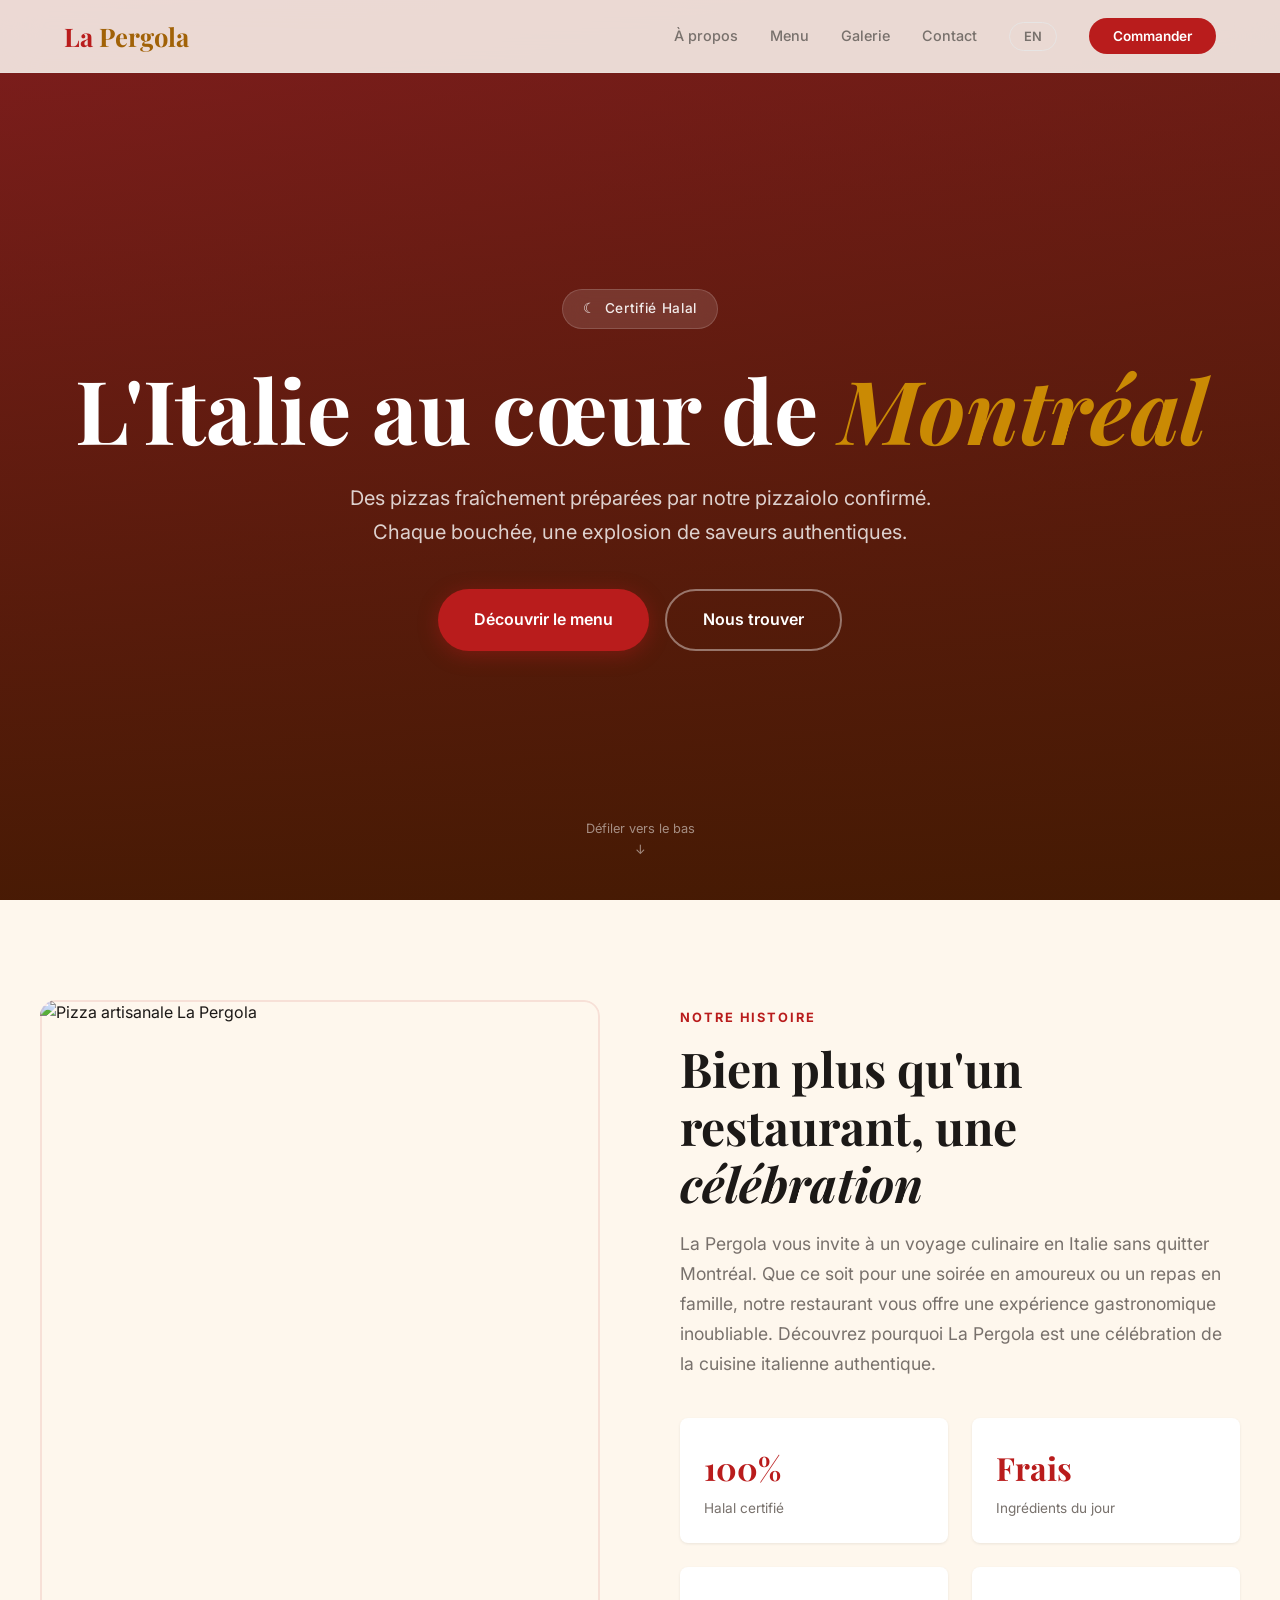
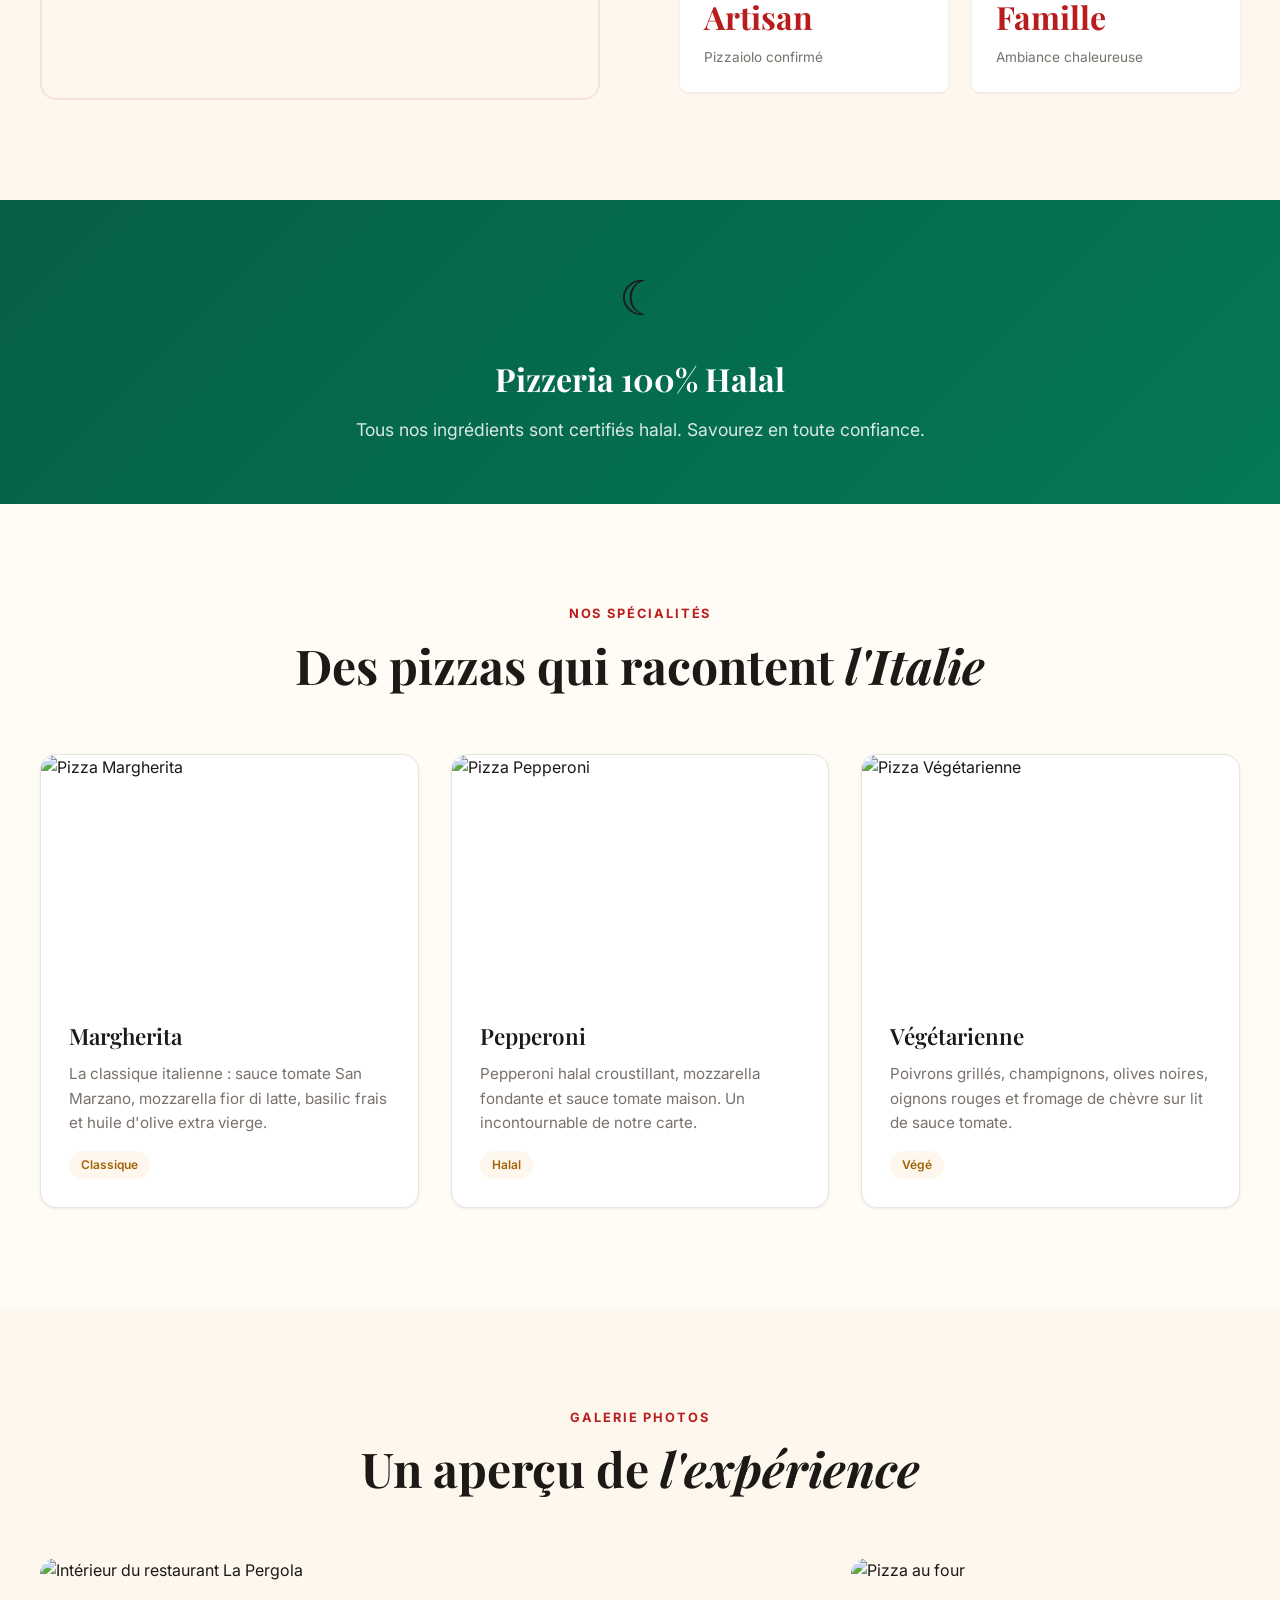
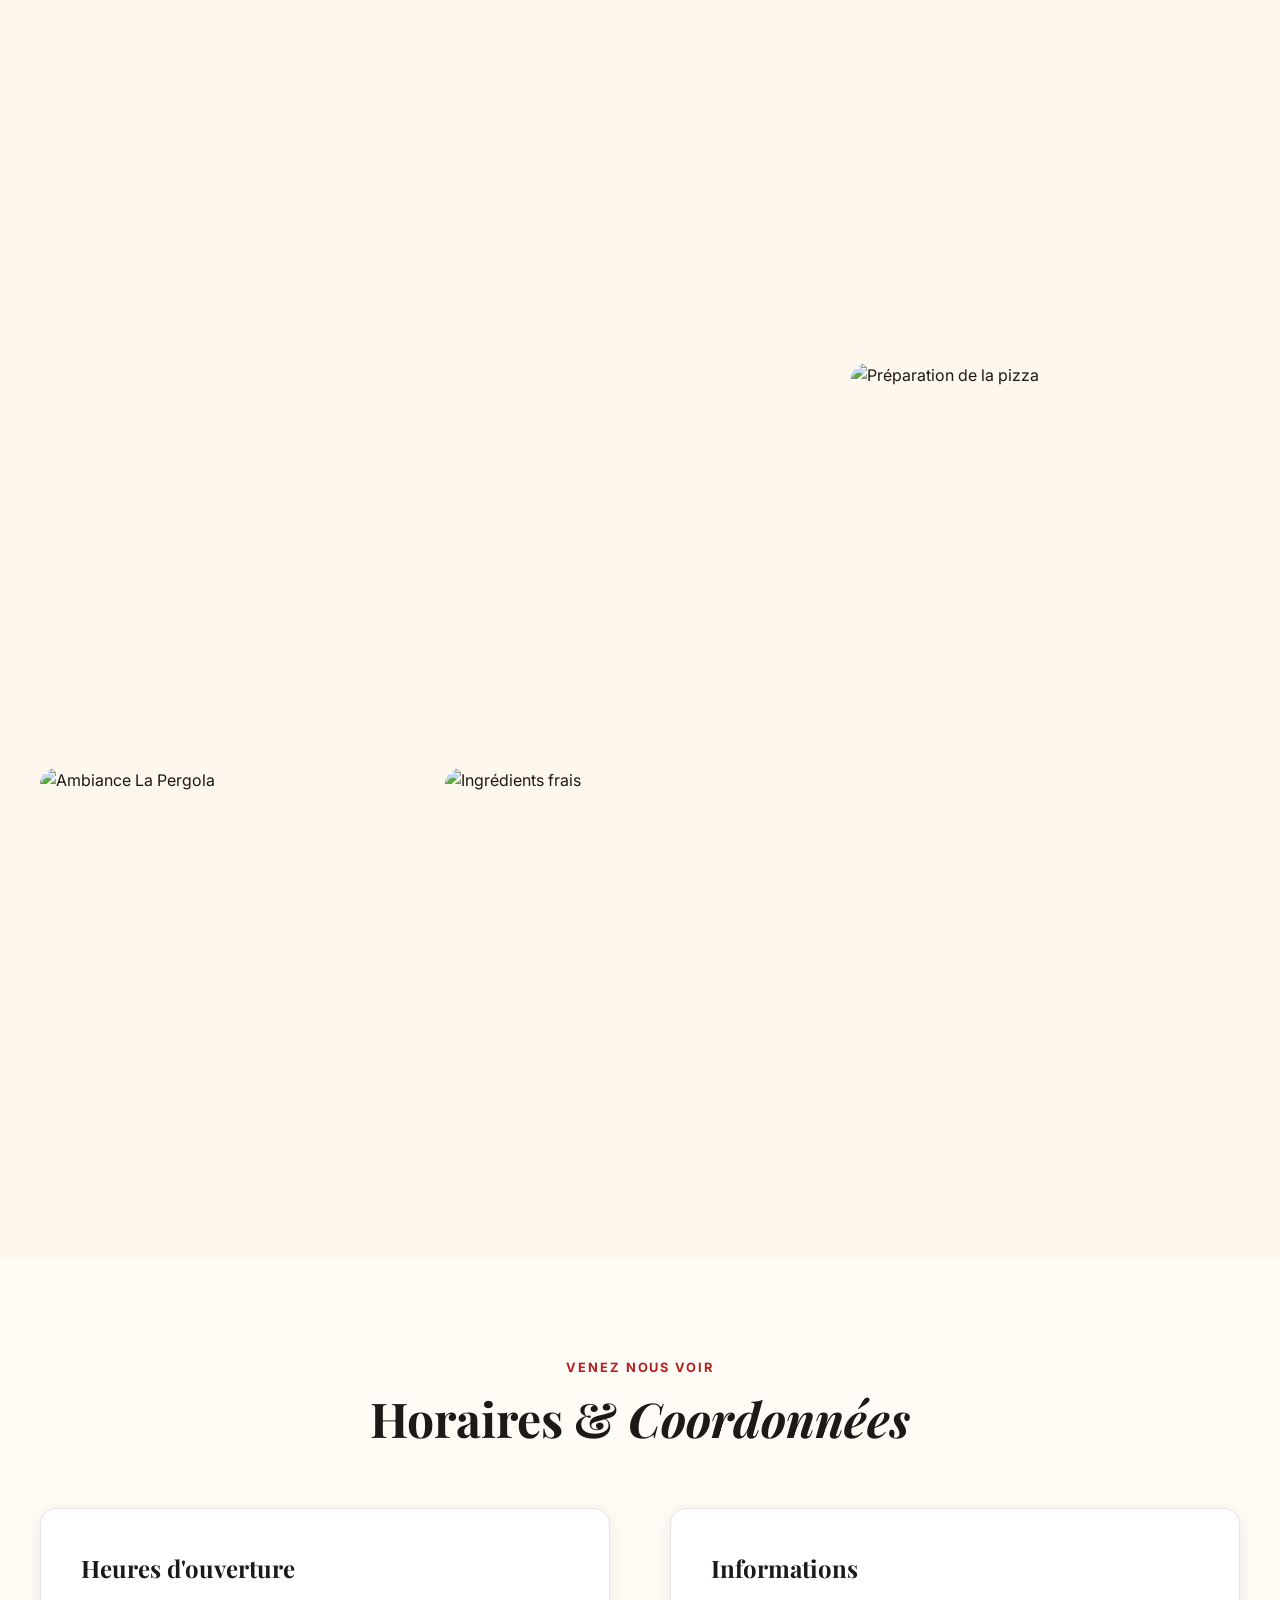
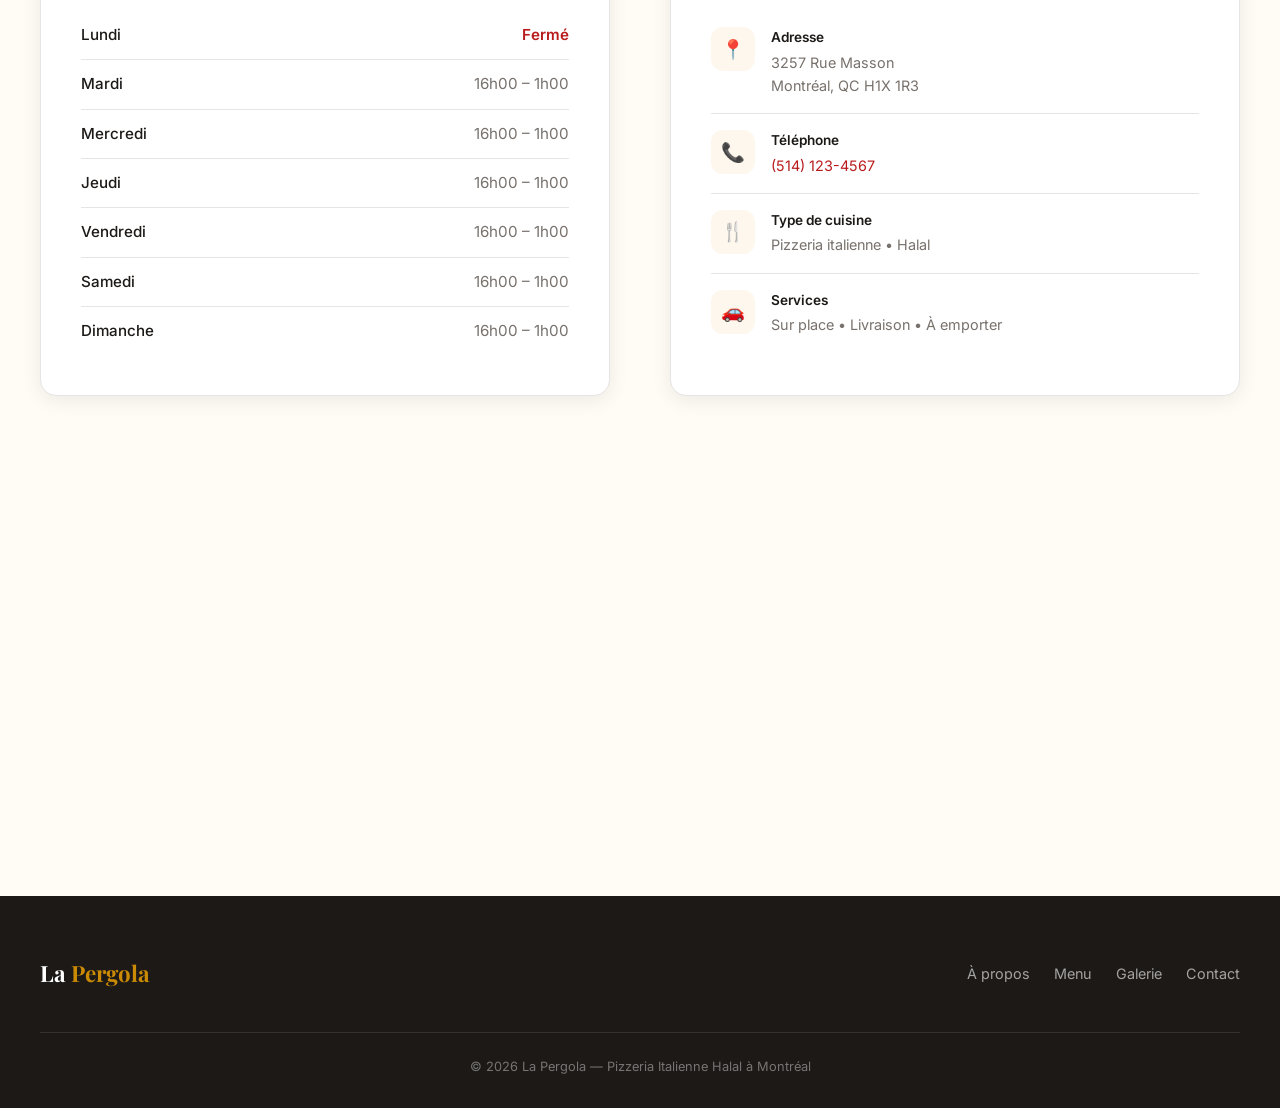
==== la-pergola/index.html @ 729b1ff3 "Add La Pergola pizzeria website - bilingual FR/EN Italian halal pizzeria in Montreal. Features: - He" ====
<!DOCTYPE html>
<html lang="fr">
<head>
  <meta charset="UTF-8">
  <meta name="viewport" content="width=device-width, initial-scale=1.0">
  <title>La Pergola — Pizzeria Italienne Halal | Montréal</title>
  <meta name="description" content="La Pergola, pizzeria italienne halal à Montréal. Pizzas fraîches préparées par notre pizzaiolo confirmé. 3257 Rue Masson, Montréal.">
  <link rel="preconnect" href="https://fonts.googleapis.com">
  <link rel="preconnect" href="https://fonts.gstatic.com" crossorigin>
  <link href="https://fonts.googleapis.com/css2?family=Inter:wght@300;400;500;600;700&family=Playfair+Display:ital,wght@0,400;0,500;0,600;0,700;1,400;1,500&display=swap" rel="stylesheet">
  <style>
    *, *::before, *::after { margin: 0; padding: 0; box-sizing: border-box; }

    :root {
      --primary: #B91C1C;
      --primary-light: #DC2626;
      --primary-dark: #7F1D1D;
      --accent: #A16207;
      --accent-light: #CA8A04;
      --cream: #FEF7ED;
      --cream-dark: #FDF2E9;
      --warm-white: #FFFBF5;
      --text-dark: #1C1917;
      --text-muted: #78716C;
      --text-light: #A8A29E;
      --border: #E7E5E4;
      --card-bg: #FFFFFF;
      --shadow-sm: 0 1px 3px rgba(0,0,0,0.08);
      --shadow-md: 0 4px 20px rgba(0,0,0,0.08);
      --shadow-lg: 0 10px 40px rgba(0,0,0,0.12);
      --font-serif: 'Playfair Display', Georgia, serif;
      --font-sans: 'Inter', -apple-system, sans-serif;
      --radius: 16px;
      --radius-sm: 8px;
      --transition: 0.3s cubic-bezier(0.4, 0, 0.2, 1);
    }

    html { scroll-behavior: smooth; }

    body {
      font-family: var(--font-sans);
      color: var(--text-dark);
      background: var(--warm-white);
      line-height: 1.6;
      -webkit-font-smoothing: antialiased;
    }

    /* NAV */
    .nav {
      position: fixed; top: 0; left: 0; right: 0; z-index: 100;
      background: rgba(255,251,245,0.85);
      backdrop-filter: blur(20px);
      border-bottom: 1px solid rgba(231,229,228,0.5);
      transition: var(--transition);
    }
    .nav.scrolled { box-shadow: var(--shadow-sm); }
    .nav-inner {
      max-width: 1200px; margin: 0 auto;
      padding: 0 24px; height: 72px;
      display: flex; align-items: center; justify-content: space-between;
    }
    .nav-logo {
      font-family: var(--font-serif);
      font-size: 1.6rem; font-weight: 700;
      color: var(--primary); text-decoration: none;
    }
    .nav-logo span { color: var(--accent); }
    .nav-links { display: flex; gap: 32px; align-items: center; list-style: none; }
    .nav-links a {
      text-decoration: none; color: var(--text-muted);
      font-size: 0.9rem; font-weight: 500;
      transition: var(--transition);
    }
    .nav-links a:hover { color: var(--primary); }
    .nav-cta {
      background: var(--primary); color: #fff !important;
      padding: 10px 24px; border-radius: 50px;
      font-weight: 600 !important; font-size: 0.85rem !important;
    }
    .nav-cta:hover { background: var(--primary-dark); color: #fff; }
    .lang-switch {
      background: none; border: 1px solid var(--border);
      padding: 6px 14px; border-radius: 50px; cursor: pointer;
      font-size: 0.8rem; font-weight: 600; color: var(--text-muted);
      transition: var(--transition); font-family: var(--font-sans);
    }
    .lang-switch:hover { border-color: var(--primary); color: var(--primary); }
    .hamburger {
      display: none; background: none; border: none; cursor: pointer;
      flex-direction: column; gap: 5px; padding: 4px;
    }
    .hamburger span {
      display: block; width: 24px; height: 2px;
      background: var(--text-dark); transition: var(--transition);
    }

    /* HERO */
    .hero {
      min-height: 100vh; display: flex; align-items: center;
      position: relative; overflow: hidden;
      background: linear-gradient(135deg, var(--primary-dark) 0%, #451a03 100%);
    }
    .hero-overlay {
      position: absolute; inset: 0;
      background: url('https://images.unsplash.com/photo-1513104890138-7c749659a591?w=1600&q=80') center/cover;
      opacity: 0.3; mix-blend-mode: luminosity;
    }
    .hero-gradient {
      position: absolute; inset: 0;
      background: linear-gradient(to bottom, rgba(127,29,29,0.6), rgba(69,26,3,0.9));
    }
    .hero-content {
      position: relative; z-index: 2; max-width: 1200px;
      margin: 0 auto; padding: 120px 24px 80px; text-align: center;
    }
    .hero-badge {
      display: inline-flex; align-items: center; gap: 8px;
      background: rgba(255,255,255,0.12); backdrop-filter: blur(10px);
      padding: 8px 20px; border-radius: 50px; margin-bottom: 32px;
      border: 1px solid rgba(255,255,255,0.15);
    }
    .hero-badge span {
      color: rgba(255,255,255,0.9); font-size: 0.85rem;
      font-weight: 500; letter-spacing: 0.05em;
    }
    .hero h1 {
      font-family: var(--font-serif); font-size: clamp(3rem, 7vw, 5.5rem);
      color: #fff; line-height: 1.1; margin-bottom: 24px;
      font-weight: 700;
    }
    .hero h1 em {
      font-style: italic; color: var(--accent-light);
    }
    .hero-sub {
      font-size: clamp(1rem, 2vw, 1.25rem); color: rgba(255,255,255,0.8);
      max-width: 600px; margin: 0 auto 40px; line-height: 1.7;
    }
    .hero-buttons { display: flex; gap: 16px; justify-content: center; flex-wrap: wrap; }
    .btn {
      padding: 16px 36px; border-radius: 50px; font-weight: 600;
      font-size: 1rem; text-decoration: none; transition: var(--transition);
      display: inline-flex; align-items: center; gap: 8px;
      font-family: var(--font-sans); border: none; cursor: pointer;
    }
    .btn-primary {
      background: var(--primary); color: #fff;
      box-shadow: 0 4px 20px rgba(185,28,28,0.4);
    }
    .btn-primary:hover { background: var(--primary-dark); transform: translateY(-2px); }
    .btn-outline {
      background: transparent; color: #fff;
      border: 2px solid rgba(255,255,255,0.4);
    }
    .btn-outline:hover { border-color: #fff; background: rgba(255,255,255,0.1); }
    .hero-scroll {
      position: absolute; bottom: 40px; left: 50%; transform: translateX(-50%);
      color: rgba(255,255,255,0.5); animation: bounce 2s infinite;
      font-size: 0.8rem; text-align: center;
    }
    @keyframes bounce {
      0%, 100% { transform: translateX(-50%) translateY(0); }
      50% { transform: translateX(-50%) translateY(10px); }
    }

    /* SECTIONS */
    section { padding: 100px 24px; }
    .container { max-width: 1200px; margin: 0 auto; }
    .section-label {
      font-size: 0.8rem; font-weight: 700; letter-spacing: 0.15em;
      text-transform: uppercase; color: var(--primary);
      margin-bottom: 12px;
    }
    .section-title {
      font-family: var(--font-serif); font-size: clamp(2rem, 4vw, 3rem);
      line-height: 1.2; margin-bottom: 16px; color: var(--text-dark);
    }
    .section-desc {
      font-size: 1.1rem; color: var(--text-muted);
      max-width: 560px; line-height: 1.7;
    }

    /* ABOUT */
    .about { background: var(--cream); }
    .about-grid {
      display: grid; grid-template-columns: 1fr 1fr;
      gap: 80px; align-items: center;
    }
    .about-image {
      aspect-ratio: 4/5; border-radius: var(--radius);
      overflow: hidden; position: relative;
    }
    .about-image img {
      width: 100%; height: 100%; object-fit: cover;
    }
    .about-image::after {
      content: ''; position: absolute; inset: 0;
      border: 2px solid rgba(185,28,28,0.1); border-radius: var(--radius);
    }
    .about-stats {
      display: grid; grid-template-columns: 1fr 1fr;
      gap: 24px; margin-top: 40px;
    }
    .stat {
      background: var(--card-bg); padding: 24px;
      border-radius: var(--radius-sm); box-shadow: var(--shadow-sm);
    }
    .stat-number {
      font-family: var(--font-serif); font-size: 2rem;
      font-weight: 700; color: var(--primary);
    }
    .stat-label { font-size: 0.85rem; color: var(--text-muted); margin-top: 4px; }

    /* MENU */
    .menu-grid {
      display: grid; grid-template-columns: repeat(auto-fit, minmax(320px, 1fr));
      gap: 32px; margin-top: 60px;
    }
    .menu-card {
      background: var(--card-bg); border-radius: var(--radius);
      overflow: hidden; box-shadow: var(--shadow-sm);
      transition: var(--transition); border: 1px solid var(--border);
    }
    .menu-card:hover { box-shadow: var(--shadow-lg); transform: translateY(-4px); }
    .menu-card-img {
      aspect-ratio: 16/10; overflow: hidden;
    }
    .menu-card-img img {
      width: 100%; height: 100%; object-fit: cover;
      transition: transform 0.6s ease;
    }
    .menu-card:hover .menu-card-img img { transform: scale(1.05); }
    .menu-card-body { padding: 28px; }
    .menu-card-title {
      font-family: var(--font-serif); font-size: 1.4rem;
      font-weight: 600; margin-bottom: 8px;
    }
    .menu-card-desc { color: var(--text-muted); font-size: 0.95rem; line-height: 1.6; }
    .menu-card-tag {
      display: inline-block; margin-top: 16px;
      background: var(--cream); color: var(--accent);
      padding: 4px 12px; border-radius: 50px;
      font-size: 0.75rem; font-weight: 600;
    }

    /* HALAL BADGE SECTION */
    .halal-banner {
      background: linear-gradient(135deg, #065F46, #047857);
      text-align: center; padding: 60px 24px;
    }
    .halal-banner h3 {
      font-family: var(--font-serif); font-size: 2rem;
      color: #fff; margin-bottom: 12px;
    }
    .halal-banner p { color: rgba(255,255,255,0.85); font-size: 1.1rem; }
    .halal-icon {
      font-size: 3rem; margin-bottom: 16px;
    }

    /* GALLERY */
    .gallery { background: var(--cream); }
    .gallery-grid {
      display: grid;
      grid-template-columns: repeat(3, 1fr);
      grid-template-rows: auto auto;
      gap: 16px; margin-top: 60px;
    }
    .gallery-item {
      border-radius: var(--radius); overflow: hidden;
      aspect-ratio: 1; position: relative; cursor: pointer;
    }
    .gallery-item:first-child {
      grid-column: span 2; grid-row: span 2; aspect-ratio: auto;
    }
    .gallery-item img {
      width: 100%; height: 100%; object-fit: cover;
      transition: transform 0.6s ease;
    }
    .gallery-item:hover img { transform: scale(1.05); }
    .gallery-item::after {
      content: ''; position: absolute; inset: 0;
      background: linear-gradient(to top, rgba(0,0,0,0.3), transparent);
      opacity: 0; transition: var(--transition);
    }
    .gallery-item:hover::after { opacity: 1; }

    /* HOURS + CONTACT */
    .contact { background: var(--warm-white); }
    .contact-grid {
      display: grid; grid-template-columns: 1fr 1fr;
      gap: 60px; margin-top: 60px;
    }
    .hours-card {
      background: var(--card-bg); border-radius: var(--radius);
      padding: 40px; box-shadow: var(--shadow-md);
      border: 1px solid var(--border);
    }
    .hours-card h3 {
      font-family: var(--font-serif); font-size: 1.5rem;
      margin-bottom: 24px; color: var(--text-dark);
    }
    .hours-row {
      display: flex; justify-content: space-between;
      padding: 12px 0; border-bottom: 1px solid var(--border);
      font-size: 0.95rem;
    }
    .hours-row:last-child { border-bottom: none; }
    .hours-day { font-weight: 500; }
    .hours-time { color: var(--text-muted); }
    .hours-closed { color: var(--primary); font-weight: 600; }

    .info-card {
      background: var(--card-bg); border-radius: var(--radius);
      padding: 40px; box-shadow: var(--shadow-md);
      border: 1px solid var(--border);
    }
    .info-card h3 {
      font-family: var(--font-serif); font-size: 1.5rem;
      margin-bottom: 24px; color: var(--text-dark);
    }
    .info-item {
      display: flex; gap: 16px; padding: 16px 0;
      border-bottom: 1px solid var(--border);
    }
    .info-item:last-child { border-bottom: none; }
    .info-icon {
      width: 44px; height: 44px; border-radius: 12px;
      background: var(--cream); display: flex;
      align-items: center; justify-content: center;
      font-size: 1.2rem; flex-shrink: 0;
    }
    .info-text h4 { font-size: 0.85rem; font-weight: 600; margin-bottom: 2px; }
    .info-text p { font-size: 0.9rem; color: var(--text-muted); }
    .info-text a { color: var(--primary); text-decoration: none; }
    .info-text a:hover { text-decoration: underline; }

    /* MAP */
    .map-section { padding: 0; }
    .map-container {
      width: 100%; height: 400px; position: relative;
    }
    .map-container iframe { width: 100%; height: 100%; border: none; }

    /* FOOTER */
    footer {
      background: var(--text-dark); color: rgba(255,255,255,0.7);
      padding: 60px 24px 30px;
    }
    .footer-inner {
      max-width: 1200px; margin: 0 auto;
      display: flex; justify-content: space-between;
      align-items: center; flex-wrap: wrap; gap: 24px;
    }
    .footer-logo {
      font-family: var(--font-serif); font-size: 1.4rem;
      color: #fff; font-weight: 700;
    }
    .footer-logo span { color: var(--accent-light); }
    .footer-links { display: flex; gap: 24px; list-style: none; }
    .footer-links a {
      color: rgba(255,255,255,0.6); text-decoration: none;
      font-size: 0.9rem; transition: var(--transition);
    }
    .footer-links a:hover { color: #fff; }
    .footer-copy {
      text-align: center; margin-top: 40px;
      padding-top: 24px; border-top: 1px solid rgba(255,255,255,0.1);
      font-size: 0.8rem; color: rgba(255,255,255,0.4);
      max-width: 1200px; margin-left: auto; margin-right: auto;
    }

    /* MOBILE NAV */
    .mobile-menu {
      display: none; position: fixed; inset: 0; z-index: 99;
      background: rgba(255,251,245,0.98); backdrop-filter: blur(20px);
      flex-direction: column; align-items: center; justify-content: center;
      gap: 32px;
    }
    .mobile-menu.open { display: flex; }
    .mobile-menu a {
      font-family: var(--font-serif); font-size: 1.8rem;
      color: var(--text-dark); text-decoration: none;
      transition: var(--transition);
    }
    .mobile-menu a:hover { color: var(--primary); }
    .mobile-close {
      position: absolute; top: 24px; right: 24px;
      background: none; border: none; font-size: 2rem;
      cursor: pointer; color: var(--text-dark);
    }

    /* ANIMATIONS */
    .fade-up {
      opacity: 0; transform: translateY(30px);
      transition: opacity 0.8s ease, transform 0.8s ease;
    }
    .fade-up.visible { opacity: 1; transform: translateY(0); }

    /* RESPONSIVE */
    @media (max-width: 768px) {
      .nav-links { display: none; }
      .hamburger { display: flex; }
      .about-grid { grid-template-columns: 1fr; gap: 40px; }
      .contact-grid { grid-template-columns: 1fr; }
      .gallery-grid { grid-template-columns: 1fr 1fr; }
      .gallery-item:first-child { grid-column: span 2; }
      .menu-grid { grid-template-columns: 1fr; }
      .hero h1 { font-size: 2.5rem; }
      .footer-inner { flex-direction: column; text-align: center; }
    }
  </style>
</head>
<body>
  <!-- NAVIGATION -->
  <nav class="nav" id="nav">
    <div class="nav-inner">
      <a href="#" class="nav-logo">La <span>Pergola</span></a>
      <ul class="nav-links">
        <li><a href="#about" data-fr="À propos" data-en="About">À propos</a></li>
        <li><a href="#menu" data-fr="Menu" data-en="Menu">Menu</a></li>
        <li><a href="#gallery" data-fr="Galerie" data-en="Gallery">Galerie</a></li>
        <li><a href="#contact" data-fr="Contact" data-en="Contact">Contact</a></li>
        <li><button class="lang-switch" onclick="toggleLang()">EN</button></li>
        <li><a href="tel:+15141234567" class="nav-cta" data-fr="Commander" data-en="Order Now">Commander</a></li>
      </ul>
      <button class="hamburger" onclick="toggleMenu()" aria-label="Menu">
        <span></span><span></span><span></span>
      </button>
    </div>
  </nav>

  <!-- MOBILE MENU -->
  <div class="mobile-menu" id="mobileMenu">
    <button class="mobile-close" onclick="toggleMenu()">&times;</button>
    <a href="#about" onclick="toggleMenu()" data-fr="À propos" data-en="About">À propos</a>
    <a href="#menu" onclick="toggleMenu()" data-fr="Menu" data-en="Menu">Menu</a>
    <a href="#gallery" onclick="toggleMenu()" data-fr="Galerie" data-en="Gallery">Galerie</a>
    <a href="#contact" onclick="toggleMenu()" data-fr="Contact" data-en="Contact">Contact</a>
    <button class="lang-switch" onclick="toggleLang(); toggleMenu();">EN</button>
    <a href="tel:+15141234567" class="btn btn-primary" data-fr="Commander" data-en="Order Now">Commander</a>
  </div>

  <!-- HERO -->
  <section class="hero">
    <div class="hero-overlay"></div>
    <div class="hero-gradient"></div>
    <div class="hero-content">
      <div class="hero-badge">
        <span>&#9790;</span>
        <span data-fr="Certifié Halal" data-en="Halal Certified">Certifié Halal</span>
      </div>
      <h1 data-fr="L'Italie au cœur de <em>Montréal</em>" data-en="Italy in the heart of <em>Montréal</em>">L'Italie au cœur de <em>Montréal</em></h1>
      <p class="hero-sub" data-fr="Des pizzas fraîchement préparées par notre pizzaiolo confirmé. Chaque bouchée, une explosion de saveurs authentiques." data-en="Freshly crafted pizzas by our expert pizzaiolo. Every bite, an explosion of authentic flavors.">Des pizzas fraîchement préparées par notre pizzaiolo confirmé. Chaque bouchée, une explosion de saveurs authentiques.</p>
      <div class="hero-buttons">
        <a href="#menu" class="btn btn-primary" data-fr="Découvrir le menu" data-en="Explore the menu">Découvrir le menu</a>
        <a href="#contact" class="btn btn-outline" data-fr="Nous trouver" data-en="Find us">Nous trouver</a>
      </div>
    </div>
    <div class="hero-scroll">
      <span data-fr="Défiler vers le bas" data-en="Scroll down">Défiler vers le bas</span><br>&#8595;
    </div>
  </section>

  <!-- ABOUT -->
  <section class="about" id="about">
    <div class="container">
      <div class="about-grid">
        <div class="about-image fade-up">
          <img src="https://images.unsplash.com/photo-1574071318508-1cdbab80d002?w=800&q=80" alt="Pizza artisanale La Pergola" loading="lazy">
        </div>
        <div class="fade-up">
          <p class="section-label" data-fr="Notre histoire" data-en="Our story">Notre histoire</p>
          <h2 class="section-title" data-fr="Bien plus qu'un restaurant, une <em>célébration</em>" data-en="More than a restaurant, a <em>celebration</em>">Bien plus qu'un restaurant, une <em>célébration</em></h2>
          <p class="section-desc" data-fr="La Pergola vous invite à un voyage culinaire en Italie sans quitter Montréal. Que ce soit pour une soirée en amoureux ou un repas en famille, notre restaurant vous offre une expérience gastronomique inoubliable. Découvrez pourquoi La Pergola est une célébration de la cuisine italienne authentique." data-en="La Pergola invites you on a culinary journey to Italy without leaving Montréal. Whether for a romantic evening or a family meal, our restaurant offers an unforgettable gastronomic experience. Discover why La Pergola is a celebration of authentic Italian cuisine.">La Pergola vous invite à un voyage culinaire en Italie sans quitter Montréal. Que ce soit pour une soirée en amoureux ou un repas en famille, notre restaurant vous offre une expérience gastronomique inoubliable. Découvrez pourquoi La Pergola est une célébration de la cuisine italienne authentique.</p>
          <div class="about-stats">
            <div class="stat">
              <div class="stat-number" data-fr="100%" data-en="100%">100%</div>
              <div class="stat-label" data-fr="Halal certifié" data-en="Halal certified">Halal certifié</div>
            </div>
            <div class="stat">
              <div class="stat-number" data-fr="Frais" data-en="Fresh">Frais</div>
              <div class="stat-label" data-fr="Ingrédients du jour" data-en="Daily fresh ingredients">Ingrédients du jour</div>
            </div>
            <div class="stat">
              <div class="stat-number" data-fr="Artisan" data-en="Artisan">Artisan</div>
              <div class="stat-label" data-fr="Pizzaiolo confirmé" data-en="Expert pizzaiolo">Pizzaiolo confirmé</div>
            </div>
            <div class="stat">
              <div class="stat-number" data-fr="Famille" data-en="Family">Famille</div>
              <div class="stat-label" data-fr="Ambiance chaleureuse" data-en="Warm atmosphere">Ambiance chaleureuse</div>
            </div>
          </div>
        </div>
      </div>
    </div>
  </section>

  <!-- HALAL BANNER -->
  <section class="halal-banner">
    <div class="halal-icon">&#9790;</div>
    <h3 data-fr="Pizzeria 100% Halal" data-en="100% Halal Pizzeria">Pizzeria 100% Halal</h3>
    <p data-fr="Tous nos ingrédients sont certifiés halal. Savourez en toute confiance." data-en="All our ingredients are halal certified. Enjoy with confidence.">Tous nos ingrédients sont certifiés halal. Savourez en toute confiance.</p>
  </section>

  <!-- MENU -->
  <section id="menu">
    <div class="container">
      <div class="fade-up" style="text-align:center; margin-bottom:20px;">
        <p class="section-label" data-fr="Nos spécialités" data-en="Our specialties">Nos spécialités</p>
        <h2 class="section-title" style="margin:0 auto;" data-fr="Des pizzas qui racontent <em>l'Italie</em>" data-en="Pizzas that tell the story of <em>Italy</em>">Des pizzas qui racontent <em>l'Italie</em></h2>
      </div>
      <div class="menu-grid">
        <div class="menu-card fade-up">
          <div class="menu-card-img">
            <img src="https://images.unsplash.com/photo-1565299624946-b28f40a0ae38?w=600&q=80" alt="Pizza Margherita" loading="lazy">
          </div>
          <div class="menu-card-body">
            <h3 class="menu-card-title">Margherita</h3>
            <p class="menu-card-desc" data-fr="La classique italienne : sauce tomate San Marzano, mozzarella fior di latte, basilic frais et huile d'olive extra vierge." data-en="The Italian classic: San Marzano tomato sauce, fior di latte mozzarella, fresh basil and extra virgin olive oil.">La classique italienne : sauce tomate San Marzano, mozzarella fior di latte, basilic frais et huile d'olive extra vierge.</p>
            <span class="menu-card-tag" data-fr="Classique" data-en="Classic">Classique</span>
          </div>
        </div>
        <div class="menu-card fade-up">
          <div class="menu-card-img">
            <img src="https://images.unsplash.com/photo-1628840042765-356cda07504e?w=600&q=80" alt="Pizza Pepperoni" loading="lazy">
          </div>
          <div class="menu-card-body">
            <h3 class="menu-card-title">Pepperoni</h3>
            <p class="menu-card-desc" data-fr="Pepperoni halal croustillant, mozzarella fondante et sauce tomate maison. Un incontournable de notre carte." data-en="Crispy halal pepperoni, melting mozzarella and homemade tomato sauce. A must-have from our menu.">Pepperoni halal croustillant, mozzarella fondante et sauce tomate maison. Un incontournable de notre carte.</p>
            <span class="menu-card-tag">Halal</span>
          </div>
        </div>
        <div class="menu-card fade-up">
          <div class="menu-card-img">
            <img src="https://images.unsplash.com/photo-1593560708920-61dd98c46a4e?w=600&q=80" alt="Pizza Végétarienne" loading="lazy">
          </div>
          <div class="menu-card-body">
            <h3 class="menu-card-title" data-fr="Végétarienne" data-en="Vegetarian">Végétarienne</h3>
            <p class="menu-card-desc" data-fr="Poivrons grillés, champignons, olives noires, oignons rouges et fromage de chèvre sur lit de sauce tomate." data-en="Grilled peppers, mushrooms, black olives, red onions and goat cheese on a tomato sauce bed.">Poivrons grillés, champignons, olives noires, oignons rouges et fromage de chèvre sur lit de sauce tomate.</p>
            <span class="menu-card-tag" data-fr="Végé" data-en="Veggie">Végé</span>
          </div>
        </div>
      </div>
    </div>
  </section>

  <!-- GALLERY -->
  <section class="gallery" id="gallery">
    <div class="container">
      <div class="fade-up" style="text-align:center;">
        <p class="section-label" data-fr="Galerie photos" data-en="Photo gallery">Galerie photos</p>
        <h2 class="section-title" style="margin:0 auto;" data-fr="Un aperçu de <em>l'expérience</em>" data-en="A glimpse of the <em>experience</em>">Un aperçu de <em>l'expérience</em></h2>
      </div>
      <div class="gallery-grid">
        <div class="gallery-item fade-up">
          <img src="https://images.unsplash.com/photo-1555396273-367ea4eb4db5?w=800&q=80" alt="Intérieur du restaurant La Pergola" loading="lazy">
        </div>
        <div class="gallery-item fade-up">
          <img src="https://images.unsplash.com/photo-1571997478779-2adcbbe9ab2f?w=500&q=80" alt="Pizza au four" loading="lazy">
        </div>
        <div class="gallery-item fade-up">
          <img src="https://images.unsplash.com/photo-1595295333158-4742f28fbd85?w=500&q=80" alt="Préparation de la pizza" loading="lazy">
        </div>
        <div class="gallery-item fade-up">
          <img src="https://images.unsplash.com/photo-1414235077428-338989a2e8c0?w=500&q=80" alt="Ambiance La Pergola" loading="lazy">
        </div>
        <div class="gallery-item fade-up">
          <img src="https://images.unsplash.com/photo-1588315029754-2dd089d39a1a?w=500&q=80" alt="Ingrédients frais" loading="lazy">
        </div>
      </div>
    </div>
  </section>

  <!-- CONTACT & HOURS -->
  <section class="contact" id="contact">
    <div class="container">
      <div class="fade-up" style="text-align:center; margin-bottom:20px;">
        <p class="section-label" data-fr="Venez nous voir" data-en="Come visit us">Venez nous voir</p>
        <h2 class="section-title" style="margin:0 auto;" data-fr="Horaires & <em>Coordonnées</em>" data-en="Hours & <em>Location</em>">Horaires & <em>Coordonnées</em></h2>
      </div>
      <div class="contact-grid">
        <div class="hours-card fade-up">
          <h3 data-fr="Heures d'ouverture" data-en="Opening Hours">Heures d'ouverture</h3>
          <div class="hours-row">
            <span class="hours-day" data-fr="Lundi" data-en="Monday">Lundi</span>
            <span class="hours-time hours-closed" data-fr="Fermé" data-en="Closed">Fermé</span>
          </div>
          <div class="hours-row">
            <span class="hours-day" data-fr="Mardi" data-en="Tuesday">Mardi</span>
            <span class="hours-time">16h00 – 1h00</span>
          </div>
          <div class="hours-row">
            <span class="hours-day" data-fr="Mercredi" data-en="Wednesday">Mercredi</span>
            <span class="hours-time">16h00 – 1h00</span>
          </div>
          <div class="hours-row">
            <span class="hours-day" data-fr="Jeudi" data-en="Thursday">Jeudi</span>
            <span class="hours-time">16h00 – 1h00</span>
          </div>
          <div class="hours-row">
            <span class="hours-day" data-fr="Vendredi" data-en="Friday">Vendredi</span>
            <span class="hours-time">16h00 – 1h00</span>
          </div>
          <div class="hours-row">
            <span class="hours-day" data-fr="Samedi" data-en="Saturday">Samedi</span>
            <span class="hours-time">16h00 – 1h00</span>
          </div>
          <div class="hours-row">
            <span class="hours-day" data-fr="Dimanche" data-en="Sunday">Dimanche</span>
            <span class="hours-time">16h00 – 1h00</span>
          </div>
        </div>
        <div class="info-card fade-up">
          <h3 data-fr="Informations" data-en="Information">Informations</h3>
          <div class="info-item">
            <div class="info-icon">&#128205;</div>
            <div class="info-text">
              <h4 data-fr="Adresse" data-en="Address">Adresse</h4>
              <p>3257 Rue Masson<br>Montréal, QC H1X 1R3</p>
            </div>
          </div>
          <div class="info-item">
            <div class="info-icon">&#128222;</div>
            <div class="info-text">
              <h4 data-fr="Téléphone" data-en="Phone">Téléphone</h4>
              <p><a href="tel:+15141234567">(514) 123-4567</a></p>
            </div>
          </div>
          <div class="info-item">
            <div class="info-icon">&#127860;</div>
            <div class="info-text">
              <h4 data-fr="Type de cuisine" data-en="Cuisine type">Type de cuisine</h4>
              <p data-fr="Pizzeria italienne • Halal" data-en="Italian pizzeria • Halal">Pizzeria italienne • Halal</p>
            </div>
          </div>
          <div class="info-item">
            <div class="info-icon">&#128663;</div>
            <div class="info-text">
              <h4 data-fr="Services" data-en="Services">Services</h4>
              <p data-fr="Sur place • Livraison • À emporter" data-en="Dine-in • Delivery • Takeout">Sur place • Livraison • À emporter</p>
            </div>
          </div>
        </div>
      </div>
    </div>
  </section>

  <!-- MAP -->
  <div class="map-section">
    <div class="map-container">
      <iframe src="https://www.google.com/maps/embed?pb=!1m18!1m12!1m3!1d2795.3!2d-73.5687!3d45.5486!2m3!1f0!2f0!3f0!3m2!1i1024!2i768!4f13.1!3m3!1m2!1s0x0%3A0x0!2zNDXCsDMyJzU1LjAiTiA3M8KwMzQnMDcuMyJX!5e0!3m2!1sfr!2sca!4v1" allowfullscreen loading="lazy" referrerpolicy="no-referrer-when-downgrade" title="La Pergola - Google Maps"></iframe>
    </div>
  </div>

  <!-- FOOTER -->
  <footer>
    <div class="footer-inner">
      <div class="footer-logo">La <span>Pergola</span></div>
      <ul class="footer-links">
        <li><a href="#about" data-fr="À propos" data-en="About">À propos</a></li>
        <li><a href="#menu" data-fr="Menu" data-en="Menu">Menu</a></li>
        <li><a href="#gallery" data-fr="Galerie" data-en="Gallery">Galerie</a></li>
        <li><a href="#contact" data-fr="Contact" data-en="Contact">Contact</a></li>
      </ul>
    </div>
    <p class="footer-copy">&copy; 2026 La Pergola — <span data-fr="Pizzeria Italienne Halal à Montréal" data-en="Halal Italian Pizzeria in Montréal">Pizzeria Italienne Halal à Montréal</span></p>
  </footer>

  <script>
    // Language toggle
    let currentLang = 'fr';
    function toggleLang() {
      currentLang = currentLang === 'fr' ? 'en' : 'fr';
      document.documentElement.lang = currentLang;
      document.querySelectorAll('[data-fr]').forEach(el => {
        const text = el.getAttribute(`data-${currentLang}`);
        if (text) el.innerHTML = text;
      });
      document.querySelectorAll('.lang-switch').forEach(btn => {
        btn.textContent = currentLang === 'fr' ? 'EN' : 'FR';
      });
      document.title = currentLang === 'fr'
        ? 'La Pergola — Pizzeria Italienne Halal | Montréal'
        : 'La Pergola — Halal Italian Pizzeria | Montréal';
    }

    // Mobile menu
    function toggleMenu() {
      document.getElementById('mobileMenu').classList.toggle('open');
      document.body.style.overflow = document.getElementById('mobileMenu').classList.contains('open') ? 'hidden' : '';
    }

    // Navbar scroll
    window.addEventListener('scroll', () => {
      document.getElementById('nav').classList.toggle('scrolled', window.scrollY > 50);
    });

    // Scroll animations
    const observer = new IntersectionObserver((entries) => {
      entries.forEach(entry => {
        if (entry.isIntersecting) {
          entry.target.classList.add('visible');
        }
      });
    }, { threshold: 0.1, rootMargin: '0px 0px -50px 0px' });
    document.querySelectorAll('.fade-up').forEach(el => observer.observe(el));
  </script>
</body>
</html>
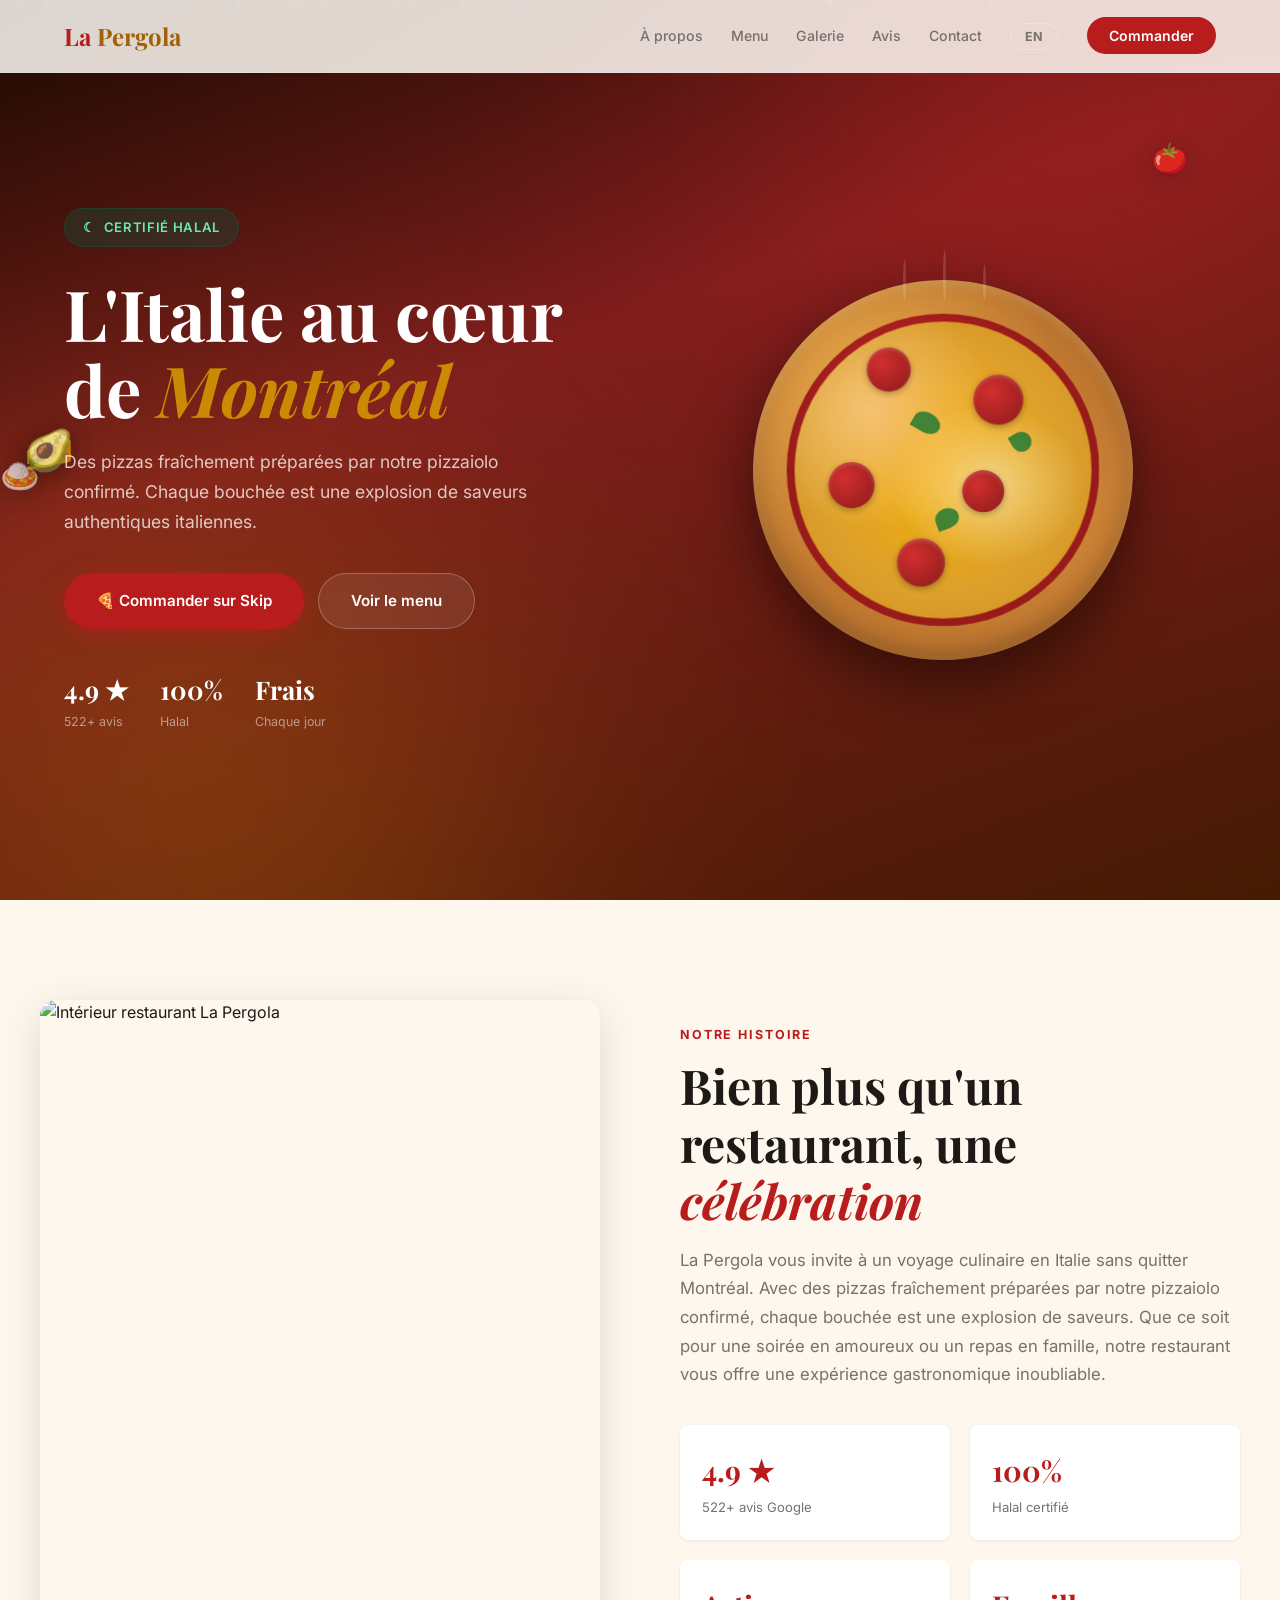
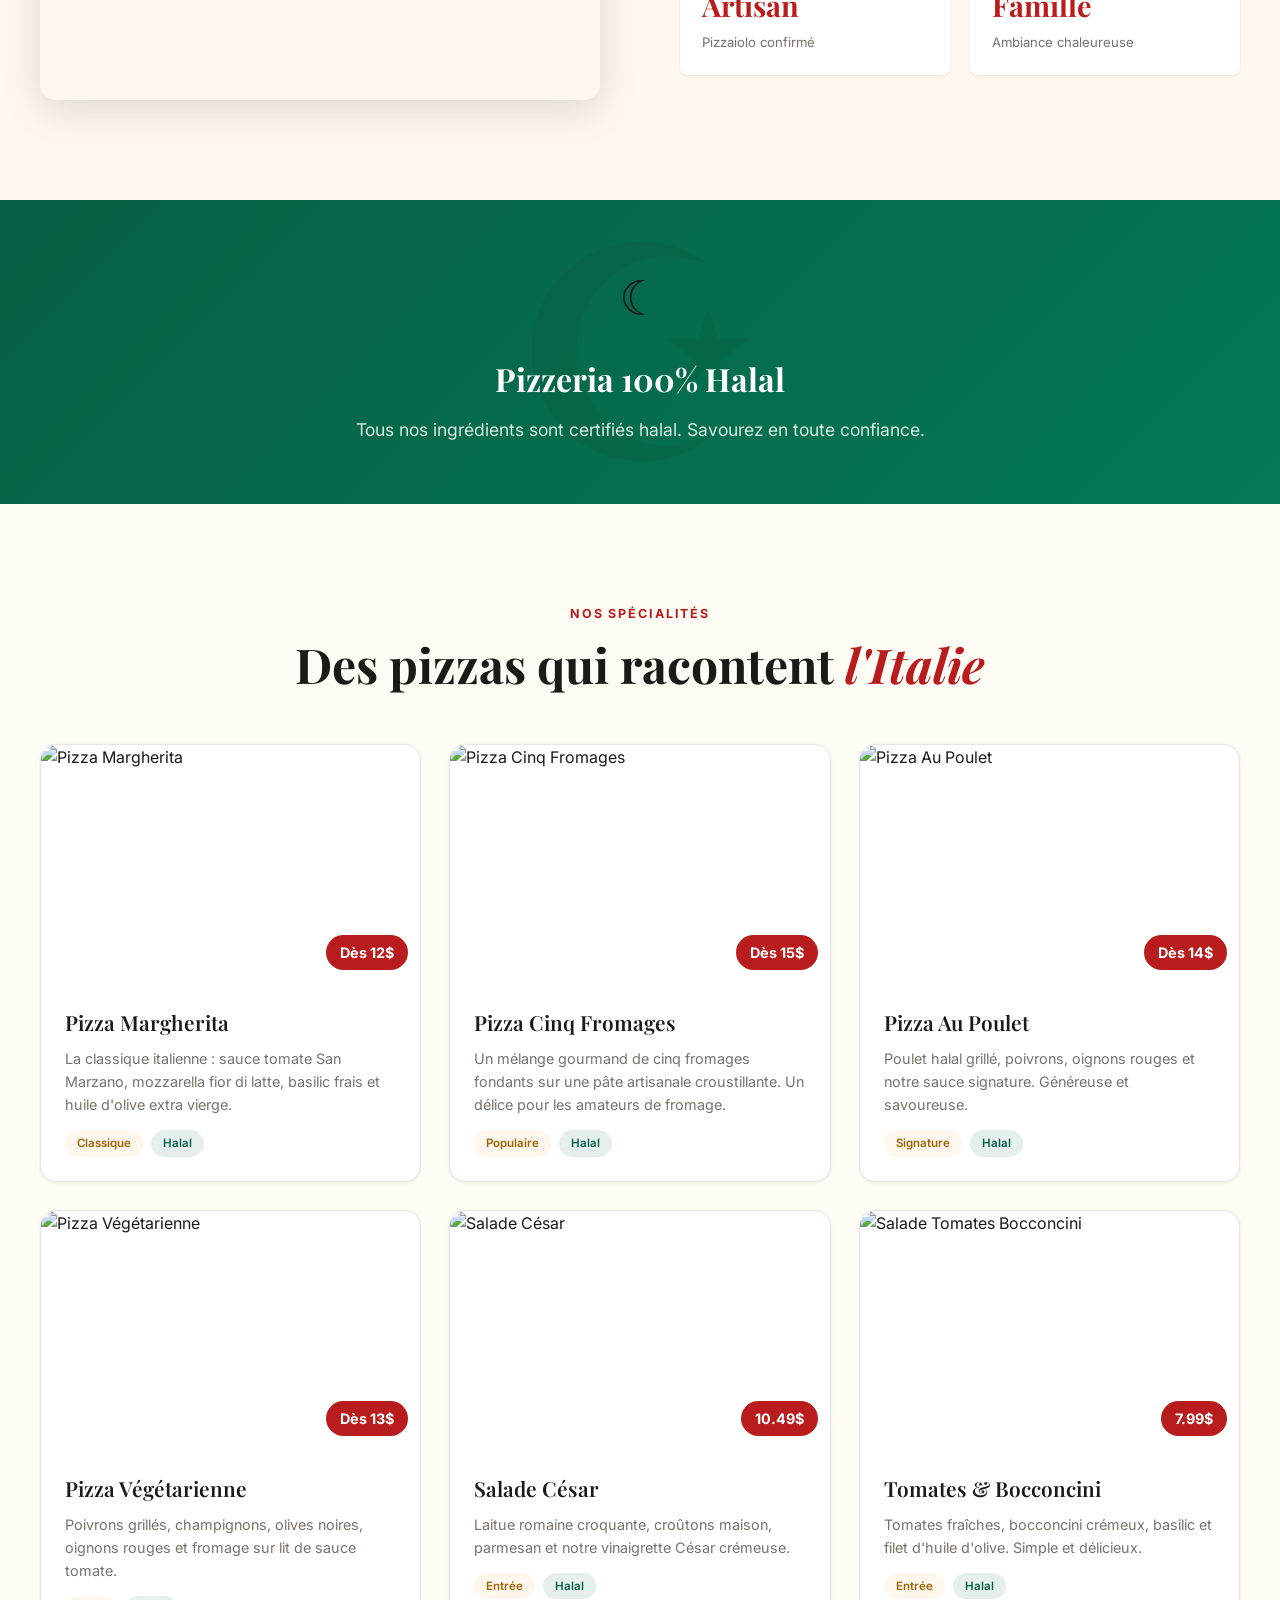
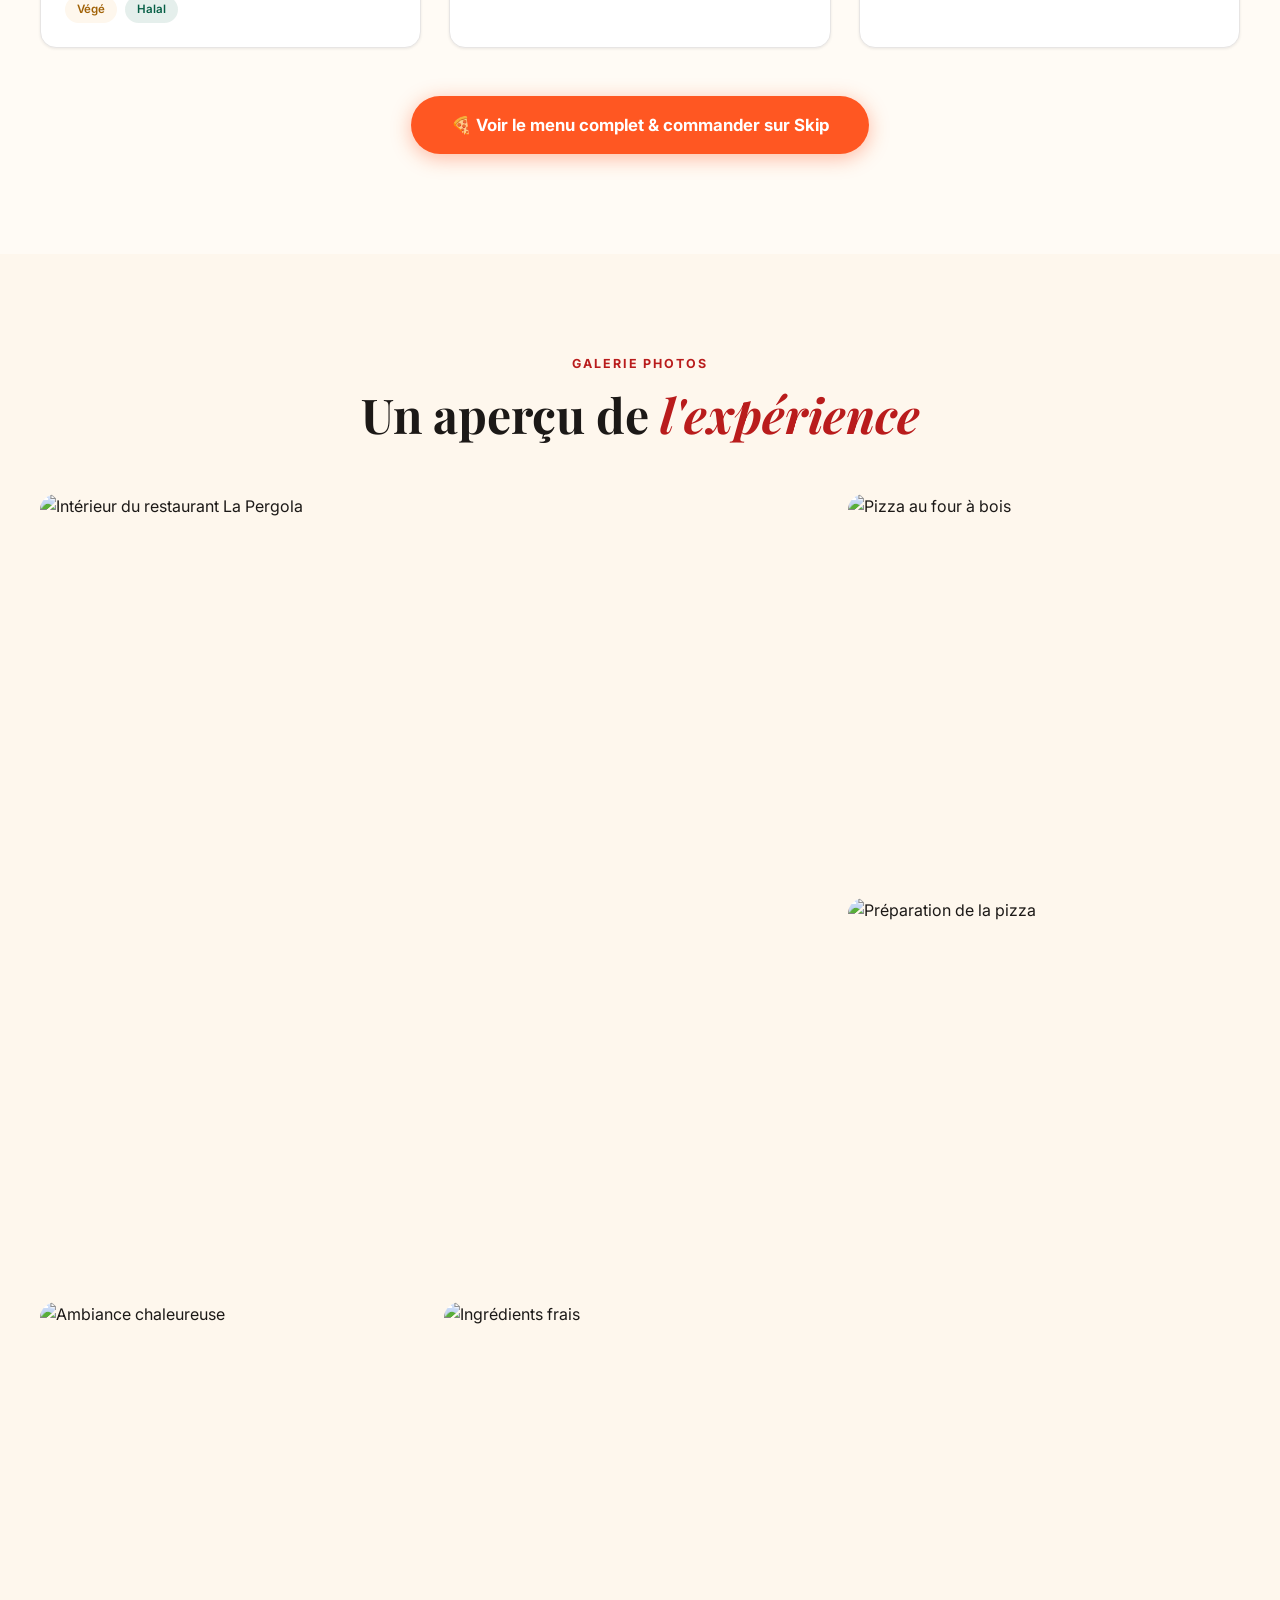
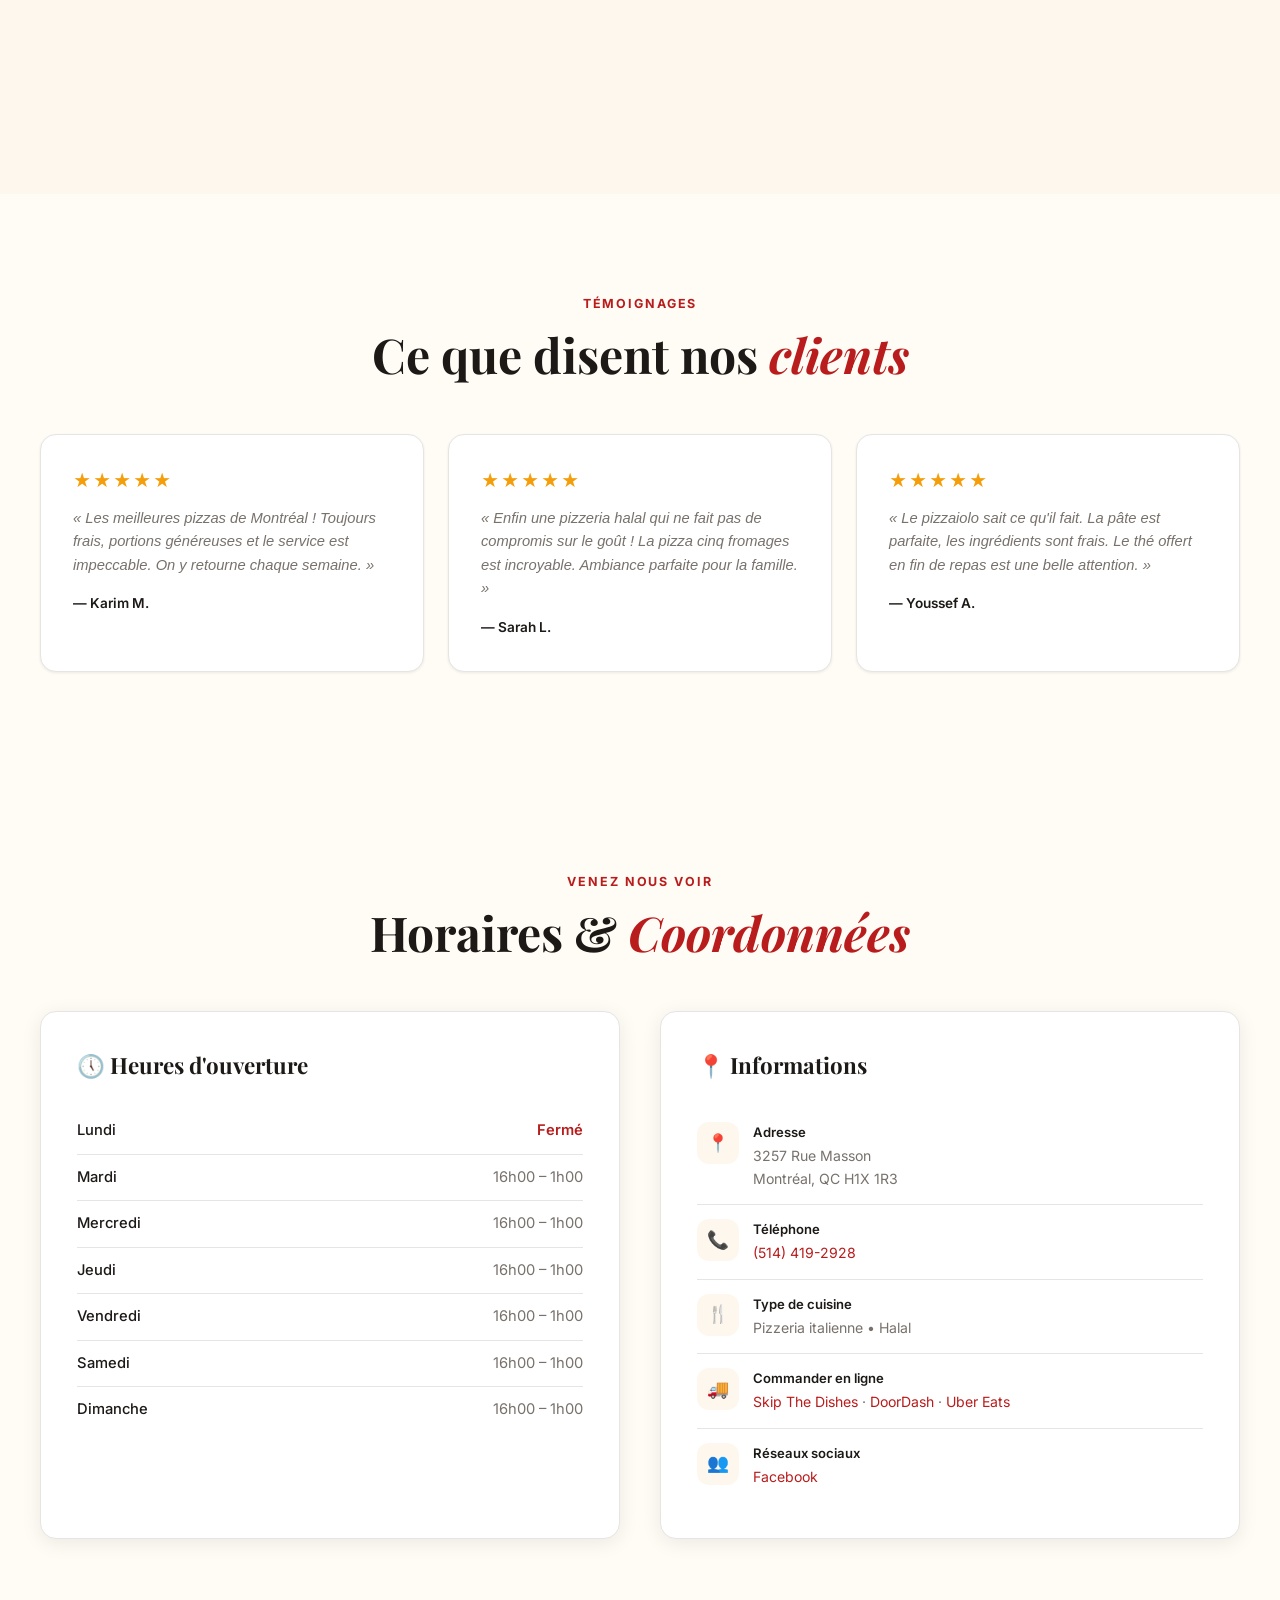
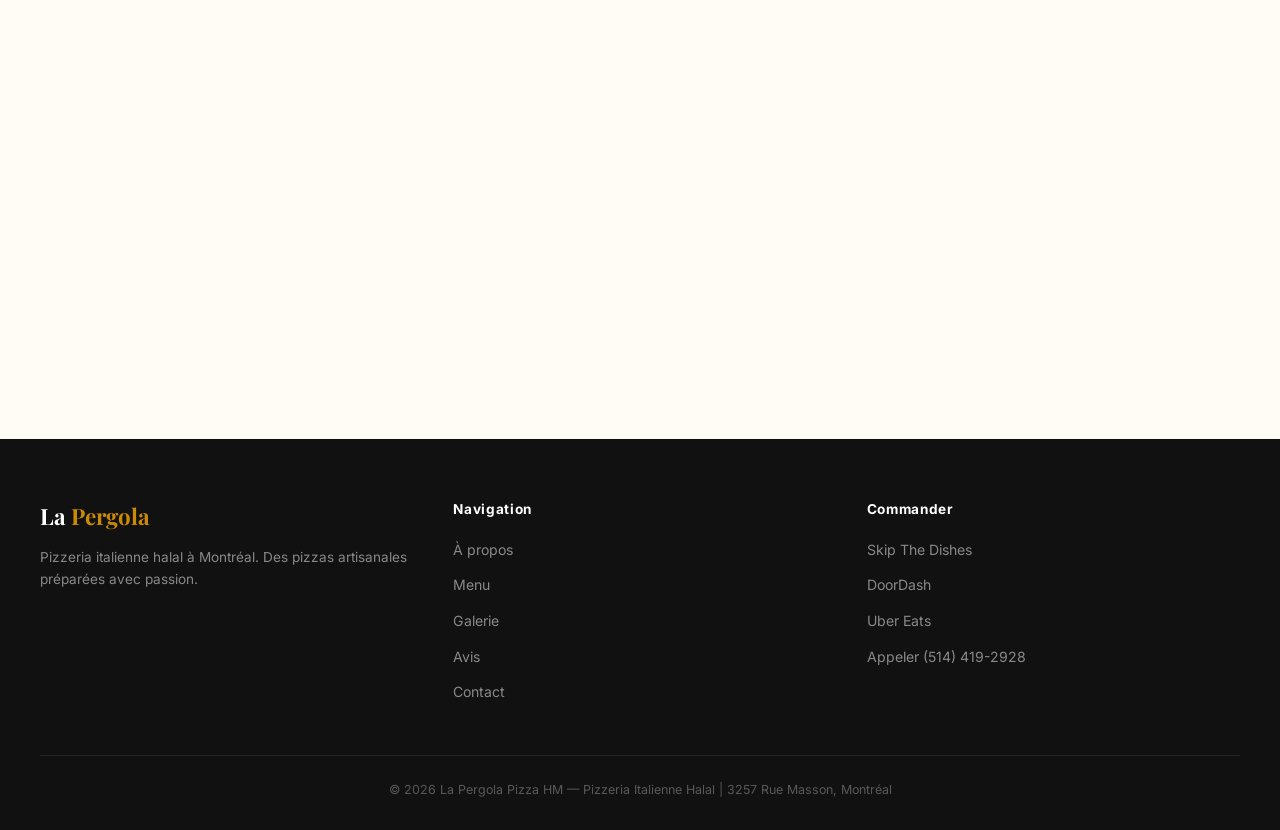
==== commit 5a744f0d: "Update La Pergola site: 3D pizza, Skip link, real menu & reviews - 3D interactive pizza animation (C" ====
--- a/la-pergola/index.html
+++ b/la-pergola/index.html
@@ -3,8 +3,8 @@
 <head>
   <meta charset="UTF-8">
   <meta name="viewport" content="width=device-width, initial-scale=1.0">
-  <title>La Pergola — Pizzeria Italienne Halal | Montréal</title>
-  <meta name="description" content="La Pergola, pizzeria italienne halal à Montréal. Pizzas fraîches préparées par notre pizzaiolo confirmé. 3257 Rue Masson, Montréal.">
+  <title>La Pergola Pizza HM — Pizzeria Italienne Halal | Montréal</title>
+  <meta name="description" content="La Pergola Pizza HM, pizzeria italienne halal à Montréal. Pizzas fraîches préparées par notre pizzaiolo confirmé. 3257 Rue Masson, Montréal.">
   <link rel="preconnect" href="https://fonts.googleapis.com">
   <link rel="preconnect" href="https://fonts.gstatic.com" crossorigin>
   <link href="https://fonts.googleapis.com/css2?family=Inter:wght@300;400;500;600;700&family=Playfair+Display:ital,wght@0,400;0,500;0,600;0,700;1,400;1,500&display=swap" rel="stylesheet">
@@ -17,12 +17,12 @@
       --primary-dark: #7F1D1D;
       --accent: #A16207;
       --accent-light: #CA8A04;
+      --green: #065F46;
+      --green-light: #047857;
       --cream: #FEF7ED;
-      --cream-dark: #FDF2E9;
       --warm-white: #FFFBF5;
       --text-dark: #1C1917;
       --text-muted: #78716C;
-      --text-light: #A8A29E;
       --border: #E7E5E4;
       --card-bg: #FFFFFF;
       --shadow-sm: 0 1px 3px rgba(0,0,0,0.08);
@@ -32,26 +32,26 @@
       --font-sans: 'Inter', -apple-system, sans-serif;
       --radius: 16px;
       --radius-sm: 8px;
-      --transition: 0.3s cubic-bezier(0.4, 0, 0.2, 1);
+      --t: 0.3s cubic-bezier(0.4, 0, 0.2, 1);
     }
 
     html { scroll-behavior: smooth; }
-
     body {
       font-family: var(--font-sans);
       color: var(--text-dark);
       background: var(--warm-white);
       line-height: 1.6;
       -webkit-font-smoothing: antialiased;
-    }
-
-    /* NAV */
+      overflow-x: hidden;
+    }
+
+    /* ════════ NAV ════════ */
     .nav {
       position: fixed; top: 0; left: 0; right: 0; z-index: 100;
       background: rgba(255,251,245,0.85);
       backdrop-filter: blur(20px);
       border-bottom: 1px solid rgba(231,229,228,0.5);
-      transition: var(--transition);
+      transition: var(--t);
     }
     .nav.scrolled { box-shadow: var(--shadow-sm); }
     .nav-inner {
@@ -61,28 +61,28 @@
     }
     .nav-logo {
       font-family: var(--font-serif);
-      font-size: 1.6rem; font-weight: 700;
+      font-size: 1.5rem; font-weight: 700;
       color: var(--primary); text-decoration: none;
     }
     .nav-logo span { color: var(--accent); }
-    .nav-links { display: flex; gap: 32px; align-items: center; list-style: none; }
+    .nav-links { display: flex; gap: 28px; align-items: center; list-style: none; }
     .nav-links a {
       text-decoration: none; color: var(--text-muted);
-      font-size: 0.9rem; font-weight: 500;
-      transition: var(--transition);
+      font-size: 0.88rem; font-weight: 500; transition: var(--t);
     }
     .nav-links a:hover { color: var(--primary); }
     .nav-cta {
-      background: var(--primary); color: #fff !important;
-      padding: 10px 24px; border-radius: 50px;
-      font-weight: 600 !important; font-size: 0.85rem !important;
-    }
-    .nav-cta:hover { background: var(--primary-dark); color: #fff; }
+      background: var(--primary) !important; color: #fff !important;
+      padding: 10px 22px !important; border-radius: 50px;
+      font-weight: 600 !important;
+    }
+    .nav-cta:hover { background: var(--primary-dark) !important; }
     .lang-switch {
-      background: none; border: 1px solid var(--border);
-      padding: 6px 14px; border-radius: 50px; cursor: pointer;
-      font-size: 0.8rem; font-weight: 600; color: var(--text-muted);
-      transition: var(--transition); font-family: var(--font-sans);
+      background: none; border: 1.5px solid var(--border);
+      padding: 5px 14px; border-radius: 50px; cursor: pointer;
+      font-size: 0.78rem; font-weight: 700; color: var(--text-muted);
+      transition: var(--t); font-family: var(--font-sans);
+      letter-spacing: 0.05em;
     }
     .lang-switch:hover { border-color: var(--primary); color: var(--primary); }
     .hamburger {
@@ -91,95 +91,214 @@
     }
     .hamburger span {
       display: block; width: 24px; height: 2px;
-      background: var(--text-dark); transition: var(--transition);
-    }
-
-    /* HERO */
+      background: var(--text-dark); transition: var(--t); border-radius: 2px;
+    }
+
+    /* ════════ 3D PIZZA HERO ════════ */
     .hero {
       min-height: 100vh; display: flex; align-items: center;
       position: relative; overflow: hidden;
-      background: linear-gradient(135deg, var(--primary-dark) 0%, #451a03 100%);
-    }
-    .hero-overlay {
-      position: absolute; inset: 0;
-      background: url('https://images.unsplash.com/photo-1513104890138-7c749659a591?w=1600&q=80') center/cover;
-      opacity: 0.3; mix-blend-mode: luminosity;
-    }
-    .hero-gradient {
-      position: absolute; inset: 0;
-      background: linear-gradient(to bottom, rgba(127,29,29,0.6), rgba(69,26,3,0.9));
-    }
-    .hero-content {
+      background: linear-gradient(160deg, #1a0a00 0%, var(--primary-dark) 40%, #451a03 100%);
+    }
+    .hero-bg-glow {
+      position: absolute; width: 600px; height: 600px;
+      border-radius: 50%; filter: blur(150px); opacity: 0.3;
+    }
+    .hero-bg-glow.g1 { top: -200px; right: -100px; background: #DC2626; }
+    .hero-bg-glow.g2 { bottom: -200px; left: -100px; background: #CA8A04; }
+    .hero-inner {
       position: relative; z-index: 2; max-width: 1200px;
-      margin: 0 auto; padding: 120px 24px 80px; text-align: center;
-    }
+      margin: 0 auto; padding: 100px 24px 60px;
+      display: grid; grid-template-columns: 1fr 1fr;
+      gap: 60px; align-items: center;
+    }
+    .hero-text { }
     .hero-badge {
       display: inline-flex; align-items: center; gap: 8px;
-      background: rgba(255,255,255,0.12); backdrop-filter: blur(10px);
-      padding: 8px 20px; border-radius: 50px; margin-bottom: 32px;
-      border: 1px solid rgba(255,255,255,0.15);
-    }
-    .hero-badge span {
-      color: rgba(255,255,255,0.9); font-size: 0.85rem;
-      font-weight: 500; letter-spacing: 0.05em;
-    }
+      background: rgba(6,95,70,0.3); backdrop-filter: blur(10px);
+      padding: 8px 18px; border-radius: 50px; margin-bottom: 28px;
+      border: 1px solid rgba(6,95,70,0.4);
+    }
+    .hero-badge span { color: #6EE7B7; font-size: 0.82rem; font-weight: 600; letter-spacing: 0.05em; }
     .hero h1 {
-      font-family: var(--font-serif); font-size: clamp(3rem, 7vw, 5.5rem);
-      color: #fff; line-height: 1.1; margin-bottom: 24px;
-      font-weight: 700;
-    }
-    .hero h1 em {
-      font-style: italic; color: var(--accent-light);
-    }
+      font-family: var(--font-serif); font-size: clamp(2.8rem, 5.5vw, 4.5rem);
+      color: #fff; line-height: 1.08; margin-bottom: 20px; font-weight: 700;
+    }
+    .hero h1 em { font-style: italic; color: var(--accent-light); }
     .hero-sub {
-      font-size: clamp(1rem, 2vw, 1.25rem); color: rgba(255,255,255,0.8);
-      max-width: 600px; margin: 0 auto 40px; line-height: 1.7;
-    }
-    .hero-buttons { display: flex; gap: 16px; justify-content: center; flex-wrap: wrap; }
+      font-size: 1.1rem; color: rgba(255,255,255,0.75);
+      max-width: 480px; line-height: 1.7; margin-bottom: 36px;
+    }
+    .hero-buttons { display: flex; gap: 14px; flex-wrap: wrap; }
     .btn {
-      padding: 16px 36px; border-radius: 50px; font-weight: 600;
-      font-size: 1rem; text-decoration: none; transition: var(--transition);
+      padding: 15px 32px; border-radius: 50px; font-weight: 600;
+      font-size: 0.95rem; text-decoration: none; transition: var(--t);
       display: inline-flex; align-items: center; gap: 8px;
       font-family: var(--font-sans); border: none; cursor: pointer;
     }
     .btn-primary {
       background: var(--primary); color: #fff;
-      box-shadow: 0 4px 20px rgba(185,28,28,0.4);
-    }
-    .btn-primary:hover { background: var(--primary-dark); transform: translateY(-2px); }
+      box-shadow: 0 4px 24px rgba(185,28,28,0.5);
+    }
+    .btn-primary:hover { background: #991B1B; transform: translateY(-2px); box-shadow: 0 8px 32px rgba(185,28,28,0.6); }
     .btn-outline {
-      background: transparent; color: #fff;
-      border: 2px solid rgba(255,255,255,0.4);
-    }
-    .btn-outline:hover { border-color: #fff; background: rgba(255,255,255,0.1); }
-    .hero-scroll {
-      position: absolute; bottom: 40px; left: 50%; transform: translateX(-50%);
-      color: rgba(255,255,255,0.5); animation: bounce 2s infinite;
-      font-size: 0.8rem; text-align: center;
-    }
-    @keyframes bounce {
-      0%, 100% { transform: translateX(-50%) translateY(0); }
-      50% { transform: translateX(-50%) translateY(10px); }
-    }
-
-    /* SECTIONS */
+      background: rgba(255,255,255,0.08); color: #fff;
+      border: 1.5px solid rgba(255,255,255,0.25);
+      backdrop-filter: blur(8px);
+    }
+    .btn-outline:hover { border-color: rgba(255,255,255,0.6); background: rgba(255,255,255,0.12); }
+    .hero-info {
+      display: flex; gap: 32px; margin-top: 40px;
+    }
+    .hero-info-item { text-align: left; }
+    .hero-info-item .num {
+      font-family: var(--font-serif); font-size: 1.6rem;
+      font-weight: 700; color: #fff;
+    }
+    .hero-info-item .lbl { font-size: 0.78rem; color: rgba(255,255,255,0.5); margin-top: 2px; }
+
+    /* 3D Pizza Scene */
+    .pizza-3d-scene {
+      perspective: 1200px;
+      display: flex; align-items: center; justify-content: center;
+      position: relative; height: 500px;
+    }
+    .pizza-3d {
+      width: 380px; height: 380px; position: relative;
+      transform-style: preserve-3d;
+      animation: pizzaSpin 20s linear infinite;
+    }
+    @keyframes pizzaSpin {
+      0% { transform: rotateY(0deg) rotateX(15deg); }
+      100% { transform: rotateY(360deg) rotateX(15deg); }
+    }
+    .pizza-base {
+      width: 100%; height: 100%; position: absolute;
+      border-radius: 50%;
+      background:
+        radial-gradient(ellipse at 30% 30%, #E8A849 0%, transparent 50%),
+        radial-gradient(ellipse at 70% 60%, #D4893A 0%, transparent 40%),
+        radial-gradient(circle, #D4943E 0%, #C07830 60%, #A0612A 100%);
+      box-shadow:
+        0 20px 60px rgba(0,0,0,0.5),
+        inset 0 -8px 20px rgba(0,0,0,0.2),
+        inset 0 4px 12px rgba(255,220,160,0.3);
+      transform: translateZ(0px);
+    }
+    .pizza-sauce {
+      width: 82%; height: 82%; position: absolute;
+      top: 9%; left: 9%; border-radius: 50%;
+      background:
+        radial-gradient(ellipse at 40% 35%, #C62828 0%, transparent 50%),
+        radial-gradient(circle, #B71C1C 0%, #8B1A1A 100%);
+      transform: translateZ(2px);
+    }
+    .pizza-cheese {
+      width: 78%; height: 78%; position: absolute;
+      top: 11%; left: 11%; border-radius: 50%;
+      background:
+        radial-gradient(ellipse at 25% 30%, #FFE082 0%, transparent 40%),
+        radial-gradient(ellipse at 65% 55%, #FFF59D 0%, transparent 35%),
+        radial-gradient(circle, #FFCC02 0%, #E8B830 60%, #D4A020 100%);
+      transform: translateZ(4px);
+      opacity: 0.85;
+    }
+    .pepperoni {
+      position: absolute; width: 48px; height: 48px;
+      border-radius: 50%;
+      background: radial-gradient(circle at 35% 35%, #D32F2F, #8B1A1A);
+      box-shadow: inset 0 2px 4px rgba(255,255,255,0.2), 0 2px 6px rgba(0,0,0,0.3);
+      transform: translateZ(6px);
+    }
+    .pepperoni:nth-child(4) { top: 18%; left: 30%; width: 44px; height: 44px; }
+    .pepperoni:nth-child(5) { top: 25%; left: 58%; width: 50px; height: 50px; }
+    .pepperoni:nth-child(6) { top: 48%; left: 20%; width: 46px; height: 46px; }
+    .pepperoni:nth-child(7) { top: 50%; left: 55%; width: 42px; height: 42px; }
+    .pepperoni:nth-child(8) { top: 68%; left: 38%; width: 48px; height: 48px; }
+    .basil {
+      position: absolute; width: 28px; height: 20px;
+      background: #2E7D32; border-radius: 50% 50% 50% 0;
+      transform: translateZ(8px) rotate(var(--r, 0deg));
+      opacity: 0.9;
+    }
+    .basil:nth-child(9) { top: 35%; left: 42%; --r: 30deg; }
+    .basil:nth-child(10) { top: 60%; left: 48%; --r: -20deg; width: 24px; }
+    .basil:nth-child(11) { top: 40%; left: 68%; --r: 60deg; width: 20px; }
+
+    /* Floating ingredients */
+    .float-ingredient {
+      position: absolute; font-size: 2.5rem;
+      animation: floatUp var(--dur, 6s) ease-in-out infinite;
+      animation-delay: var(--delay, 0s);
+      opacity: 0.7; z-index: 1;
+      filter: drop-shadow(0 4px 12px rgba(0,0,0,0.3));
+    }
+    .float-ingredient:nth-child(1) { top: 10%; left: 5%; --dur: 7s; --delay: 0s; font-size: 2rem; }
+    .float-ingredient:nth-child(2) { top: 70%; left: 85%; --dur: 5s; --delay: 1s; font-size: 3rem; }
+    .float-ingredient:nth-child(3) { top: 80%; left: 10%; --dur: 8s; --delay: 2s; font-size: 2.2rem; }
+    .float-ingredient:nth-child(4) { top: 15%; left: 90%; --dur: 6s; --delay: 0.5s; font-size: 1.8rem; }
+    .float-ingredient:nth-child(5) { top: 50%; left: 0%; --dur: 9s; --delay: 3s; font-size: 2rem; }
+    @keyframes floatUp {
+      0%, 100% { transform: translateY(0) rotate(0deg); opacity: 0.5; }
+      50% { transform: translateY(-30px) rotate(15deg); opacity: 0.9; }
+    }
+
+    /* Steam animation */
+    .steam {
+      position: absolute; top: -20px; left: 50%; transform: translateX(-50%);
+      width: 200px; height: 100px; z-index: 10;
+    }
+    .steam-line {
+      position: absolute; width: 3px; background: rgba(255,255,255,0.15);
+      border-radius: 50%; bottom: 0;
+      animation: steamRise 3s ease-out infinite;
+      animation-delay: var(--d, 0s);
+    }
+    .steam-line:nth-child(1) { left: 30%; height: 40px; --d: 0s; }
+    .steam-line:nth-child(2) { left: 50%; height: 50px; --d: 0.8s; }
+    .steam-line:nth-child(3) { left: 70%; height: 35px; --d: 1.6s; }
+    @keyframes steamRise {
+      0% { opacity: 0; transform: translateY(0) scaleX(1); }
+      30% { opacity: 0.6; }
+      100% { opacity: 0; transform: translateY(-80px) scaleX(2.5); }
+    }
+
+    /* Particle system */
+    .particles {
+      position: absolute; inset: 0; overflow: hidden; z-index: 1;
+    }
+    .particle {
+      position: absolute; width: var(--s, 4px); height: var(--s, 4px);
+      background: var(--c, rgba(255,200,100,0.4));
+      border-radius: 50%;
+      animation: particleDrift var(--dur, 12s) linear infinite;
+      animation-delay: var(--delay, 0s);
+    }
+    @keyframes particleDrift {
+      0% { transform: translateY(100vh) translateX(0); opacity: 0; }
+      10% { opacity: 1; }
+      90% { opacity: 1; }
+      100% { transform: translateY(-20vh) translateX(var(--dx, 50px)); opacity: 0; }
+    }
+
+    /* ════════ SECTIONS ════════ */
     section { padding: 100px 24px; }
     .container { max-width: 1200px; margin: 0 auto; }
     .section-label {
-      font-size: 0.8rem; font-weight: 700; letter-spacing: 0.15em;
-      text-transform: uppercase; color: var(--primary);
-      margin-bottom: 12px;
+      font-size: 0.78rem; font-weight: 700; letter-spacing: 0.15em;
+      text-transform: uppercase; color: var(--primary); margin-bottom: 12px;
     }
     .section-title {
       font-family: var(--font-serif); font-size: clamp(2rem, 4vw, 3rem);
-      line-height: 1.2; margin-bottom: 16px; color: var(--text-dark);
-    }
+      line-height: 1.2; margin-bottom: 16px;
+    }
+    .section-title em { font-style: italic; color: var(--primary); }
     .section-desc {
-      font-size: 1.1rem; color: var(--text-muted);
+      font-size: 1.05rem; color: var(--text-muted);
       max-width: 560px; line-height: 1.7;
     }
 
-    /* ABOUT */
+    /* ════════ ABOUT ════════ */
     .about { background: var(--cream); }
     .about-grid {
       display: grid; grid-template-columns: 1fr 1fr;
@@ -188,81 +307,101 @@
     .about-image {
       aspect-ratio: 4/5; border-radius: var(--radius);
       overflow: hidden; position: relative;
-    }
-    .about-image img {
-      width: 100%; height: 100%; object-fit: cover;
-    }
-    .about-image::after {
-      content: ''; position: absolute; inset: 0;
-      border: 2px solid rgba(185,28,28,0.1); border-radius: var(--radius);
-    }
+      box-shadow: var(--shadow-lg);
+    }
+    .about-image img { width: 100%; height: 100%; object-fit: cover; }
     .about-stats {
       display: grid; grid-template-columns: 1fr 1fr;
-      gap: 24px; margin-top: 40px;
+      gap: 20px; margin-top: 36px;
     }
     .stat {
-      background: var(--card-bg); padding: 24px;
+      background: var(--card-bg); padding: 22px;
       border-radius: var(--radius-sm); box-shadow: var(--shadow-sm);
-    }
+      transition: var(--t);
+    }
+    .stat:hover { transform: translateY(-4px); box-shadow: var(--shadow-md); }
     .stat-number {
+      font-family: var(--font-serif); font-size: 1.8rem;
+      font-weight: 700; color: var(--primary);
+    }
+    .stat-label { font-size: 0.82rem; color: var(--text-muted); margin-top: 4px; }
+
+    /* ════════ HALAL ════════ */
+    .halal-banner {
+      background: linear-gradient(135deg, #065F46, #047857);
+      text-align: center; padding: 60px 24px;
+      position: relative; overflow: hidden;
+    }
+    .halal-banner::before {
+      content: '☪'; position: absolute; font-size: 300px;
+      opacity: 0.05; top: 50%; left: 50%;
+      transform: translate(-50%, -50%);
+    }
+    .halal-banner h3 {
       font-family: var(--font-serif); font-size: 2rem;
-      font-weight: 700; color: var(--primary);
-    }
-    .stat-label { font-size: 0.85rem; color: var(--text-muted); margin-top: 4px; }
-
-    /* MENU */
+      color: #fff; margin-bottom: 12px; position: relative;
+    }
+    .halal-banner p { color: rgba(255,255,255,0.85); font-size: 1.1rem; position: relative; }
+    .halal-icon { font-size: 3rem; margin-bottom: 16px; position: relative; }
+
+    /* ════════ MENU ════════ */
     .menu-grid {
-      display: grid; grid-template-columns: repeat(auto-fit, minmax(320px, 1fr));
-      gap: 32px; margin-top: 60px;
+      display: grid; grid-template-columns: repeat(auto-fit, minmax(300px, 1fr));
+      gap: 28px; margin-top: 50px;
     }
     .menu-card {
       background: var(--card-bg); border-radius: var(--radius);
       overflow: hidden; box-shadow: var(--shadow-sm);
-      transition: var(--transition); border: 1px solid var(--border);
-    }
-    .menu-card:hover { box-shadow: var(--shadow-lg); transform: translateY(-4px); }
-    .menu-card-img {
-      aspect-ratio: 16/10; overflow: hidden;
-    }
+      transition: var(--t); border: 1px solid var(--border);
+    }
+    .menu-card:hover { box-shadow: var(--shadow-lg); transform: translateY(-6px); }
+    .menu-card-img { aspect-ratio: 16/10; overflow: hidden; position: relative; }
     .menu-card-img img {
       width: 100%; height: 100%; object-fit: cover;
       transition: transform 0.6s ease;
     }
-    .menu-card:hover .menu-card-img img { transform: scale(1.05); }
-    .menu-card-body { padding: 28px; }
+    .menu-card:hover .menu-card-img img { transform: scale(1.08); }
+    .menu-card-price {
+      position: absolute; bottom: 12px; right: 12px;
+      background: var(--primary); color: #fff;
+      padding: 6px 14px; border-radius: 50px;
+      font-weight: 700; font-size: 0.9rem;
+    }
+    .menu-card-body { padding: 24px; }
     .menu-card-title {
-      font-family: var(--font-serif); font-size: 1.4rem;
+      font-family: var(--font-serif); font-size: 1.3rem;
       font-weight: 600; margin-bottom: 8px;
     }
-    .menu-card-desc { color: var(--text-muted); font-size: 0.95rem; line-height: 1.6; }
-    .menu-card-tag {
-      display: inline-block; margin-top: 16px;
+    .menu-card-desc { color: var(--text-muted); font-size: 0.9rem; line-height: 1.6; }
+    .menu-card-tags { display: flex; gap: 8px; margin-top: 14px; flex-wrap: wrap; }
+    .tag {
       background: var(--cream); color: var(--accent);
       padding: 4px 12px; border-radius: 50px;
-      font-size: 0.75rem; font-weight: 600;
-    }
-
-    /* HALAL BADGE SECTION */
-    .halal-banner {
-      background: linear-gradient(135deg, #065F46, #047857);
-      text-align: center; padding: 60px 24px;
-    }
-    .halal-banner h3 {
-      font-family: var(--font-serif); font-size: 2rem;
-      color: #fff; margin-bottom: 12px;
-    }
-    .halal-banner p { color: rgba(255,255,255,0.85); font-size: 1.1rem; }
-    .halal-icon {
-      font-size: 3rem; margin-bottom: 16px;
-    }
-
-    /* GALLERY */
+      font-size: 0.72rem; font-weight: 600;
+    }
+    .tag.halal { background: rgba(6,95,70,0.1); color: var(--green); }
+
+    .menu-cta {
+      text-align: center; margin-top: 48px;
+    }
+    .btn-skip {
+      background: #FF5722; color: #fff;
+      padding: 16px 40px; border-radius: 50px;
+      font-weight: 700; font-size: 1.05rem;
+      text-decoration: none; display: inline-flex;
+      align-items: center; gap: 10px;
+      transition: var(--t);
+      box-shadow: 0 4px 20px rgba(255,87,34,0.4);
+    }
+    .btn-skip:hover { background: #E64A19; transform: translateY(-2px); box-shadow: 0 8px 30px rgba(255,87,34,0.5); }
+
+    /* ════════ GALLERY ════════ */
     .gallery { background: var(--cream); }
     .gallery-grid {
       display: grid;
       grid-template-columns: repeat(3, 1fr);
       grid-template-rows: auto auto;
-      gap: 16px; margin-top: 60px;
+      gap: 12px; margin-top: 50px;
     }
     .gallery-item {
       border-radius: var(--radius); overflow: hidden;
@@ -275,127 +414,145 @@
       width: 100%; height: 100%; object-fit: cover;
       transition: transform 0.6s ease;
     }
-    .gallery-item:hover img { transform: scale(1.05); }
+    .gallery-item:hover img { transform: scale(1.06); }
     .gallery-item::after {
       content: ''; position: absolute; inset: 0;
-      background: linear-gradient(to top, rgba(0,0,0,0.3), transparent);
-      opacity: 0; transition: var(--transition);
+      background: linear-gradient(to top, rgba(0,0,0,0.4), transparent 60%);
+      opacity: 0; transition: var(--t);
     }
     .gallery-item:hover::after { opacity: 1; }
 
-    /* HOURS + CONTACT */
+    /* ════════ REVIEWS ════════ */
+    .reviews-grid {
+      display: grid; grid-template-columns: repeat(auto-fit, minmax(280px, 1fr));
+      gap: 24px; margin-top: 50px;
+    }
+    .review-card {
+      background: var(--card-bg); border-radius: var(--radius);
+      padding: 32px; box-shadow: var(--shadow-sm);
+      border: 1px solid var(--border); transition: var(--t);
+    }
+    .review-card:hover { box-shadow: var(--shadow-md); transform: translateY(-4px); }
+    .review-stars { color: #F59E0B; font-size: 1.1rem; margin-bottom: 12px; letter-spacing: 2px; }
+    .review-text { font-size: 0.92rem; color: var(--text-muted); line-height: 1.6; font-style: italic; }
+    .review-author { margin-top: 16px; font-weight: 600; font-size: 0.85rem; }
+
+    /* ════════ CONTACT ════════ */
     .contact { background: var(--warm-white); }
     .contact-grid {
       display: grid; grid-template-columns: 1fr 1fr;
-      gap: 60px; margin-top: 60px;
-    }
-    .hours-card {
+      gap: 40px; margin-top: 50px;
+    }
+    .hours-card, .info-card {
       background: var(--card-bg); border-radius: var(--radius);
-      padding: 40px; box-shadow: var(--shadow-md);
+      padding: 36px; box-shadow: var(--shadow-md);
       border: 1px solid var(--border);
     }
-    .hours-card h3 {
-      font-family: var(--font-serif); font-size: 1.5rem;
-      margin-bottom: 24px; color: var(--text-dark);
+    .hours-card h3, .info-card h3 {
+      font-family: var(--font-serif); font-size: 1.4rem;
+      margin-bottom: 24px;
     }
     .hours-row {
       display: flex; justify-content: space-between;
-      padding: 12px 0; border-bottom: 1px solid var(--border);
-      font-size: 0.95rem;
+      padding: 11px 0; border-bottom: 1px solid var(--border);
+      font-size: 0.92rem;
     }
     .hours-row:last-child { border-bottom: none; }
     .hours-day { font-weight: 500; }
     .hours-time { color: var(--text-muted); }
     .hours-closed { color: var(--primary); font-weight: 600; }
-
-    .info-card {
-      background: var(--card-bg); border-radius: var(--radius);
-      padding: 40px; box-shadow: var(--shadow-md);
-      border: 1px solid var(--border);
-    }
-    .info-card h3 {
-      font-family: var(--font-serif); font-size: 1.5rem;
-      margin-bottom: 24px; color: var(--text-dark);
-    }
     .info-item {
-      display: flex; gap: 16px; padding: 16px 0;
+      display: flex; gap: 14px; padding: 14px 0;
       border-bottom: 1px solid var(--border);
     }
     .info-item:last-child { border-bottom: none; }
     .info-icon {
-      width: 44px; height: 44px; border-radius: 12px;
+      width: 42px; height: 42px; border-radius: 12px;
       background: var(--cream); display: flex;
       align-items: center; justify-content: center;
-      font-size: 1.2rem; flex-shrink: 0;
-    }
-    .info-text h4 { font-size: 0.85rem; font-weight: 600; margin-bottom: 2px; }
-    .info-text p { font-size: 0.9rem; color: var(--text-muted); }
+      font-size: 1.1rem; flex-shrink: 0;
+    }
+    .info-text h4 { font-size: 0.82rem; font-weight: 600; margin-bottom: 2px; }
+    .info-text p { font-size: 0.88rem; color: var(--text-muted); }
     .info-text a { color: var(--primary); text-decoration: none; }
     .info-text a:hover { text-decoration: underline; }
 
-    /* MAP */
+    /* ════════ MAP ════════ */
     .map-section { padding: 0; }
-    .map-container {
-      width: 100%; height: 400px; position: relative;
-    }
+    .map-container { width: 100%; height: 400px; }
     .map-container iframe { width: 100%; height: 100%; border: none; }
 
-    /* FOOTER */
+    /* ════════ FOOTER ════════ */
     footer {
-      background: var(--text-dark); color: rgba(255,255,255,0.7);
+      background: #111; color: rgba(255,255,255,0.7);
       padding: 60px 24px 30px;
     }
     .footer-inner {
       max-width: 1200px; margin: 0 auto;
-      display: flex; justify-content: space-between;
-      align-items: center; flex-wrap: wrap; gap: 24px;
-    }
-    .footer-logo {
+      display: grid; grid-template-columns: 1fr 1fr 1fr;
+      gap: 40px;
+    }
+    .footer-brand .footer-logo {
       font-family: var(--font-serif); font-size: 1.4rem;
       color: #fff; font-weight: 700;
     }
-    .footer-logo span { color: var(--accent-light); }
-    .footer-links { display: flex; gap: 24px; list-style: none; }
-    .footer-links a {
-      color: rgba(255,255,255,0.6); text-decoration: none;
-      font-size: 0.9rem; transition: var(--transition);
-    }
-    .footer-links a:hover { color: #fff; }
+    .footer-brand .footer-logo span { color: var(--accent-light); }
+    .footer-brand p { margin-top: 12px; font-size: 0.85rem; color: rgba(255,255,255,0.5); line-height: 1.6; }
+    .footer-col h4 { color: #fff; font-size: 0.85rem; font-weight: 700; margin-bottom: 16px; letter-spacing: 0.05em; }
+    .footer-col ul { list-style: none; }
+    .footer-col li { margin-bottom: 10px; }
+    .footer-col a {
+      color: rgba(255,255,255,0.5); text-decoration: none;
+      font-size: 0.88rem; transition: var(--t);
+    }
+    .footer-col a:hover { color: #fff; }
     .footer-copy {
       text-align: center; margin-top: 40px;
-      padding-top: 24px; border-top: 1px solid rgba(255,255,255,0.1);
-      font-size: 0.8rem; color: rgba(255,255,255,0.4);
+      padding-top: 24px; border-top: 1px solid rgba(255,255,255,0.08);
+      font-size: 0.78rem; color: rgba(255,255,255,0.3);
       max-width: 1200px; margin-left: auto; margin-right: auto;
     }
 
-    /* MOBILE NAV */
+    /* ════════ MOBILE MENU ════════ */
     .mobile-menu {
       display: none; position: fixed; inset: 0; z-index: 99;
       background: rgba(255,251,245,0.98); backdrop-filter: blur(20px);
       flex-direction: column; align-items: center; justify-content: center;
-      gap: 32px;
+      gap: 28px;
     }
     .mobile-menu.open { display: flex; }
     .mobile-menu a {
-      font-family: var(--font-serif); font-size: 1.8rem;
+      font-family: var(--font-serif); font-size: 1.6rem;
       color: var(--text-dark); text-decoration: none;
-      transition: var(--transition);
     }
     .mobile-menu a:hover { color: var(--primary); }
     .mobile-close {
-      position: absolute; top: 24px; right: 24px;
+      position: absolute; top: 20px; right: 24px;
       background: none; border: none; font-size: 2rem;
       cursor: pointer; color: var(--text-dark);
     }
 
-    /* ANIMATIONS */
+    /* ════════ ANIMATIONS ════════ */
     .fade-up {
       opacity: 0; transform: translateY(30px);
       transition: opacity 0.8s ease, transform 0.8s ease;
     }
     .fade-up.visible { opacity: 1; transform: translateY(0); }
-
-    /* RESPONSIVE */
+    .scale-in {
+      opacity: 0; transform: scale(0.9);
+      transition: opacity 0.6s ease, transform 0.6s ease;
+    }
+    .scale-in.visible { opacity: 1; transform: scale(1); }
+
+    /* ════════ RESPONSIVE ════════ */
+    @media (max-width: 900px) {
+      .hero-inner { grid-template-columns: 1fr; text-align: center; }
+      .hero-sub { margin-left: auto; margin-right: auto; }
+      .hero-buttons { justify-content: center; }
+      .hero-info { justify-content: center; }
+      .pizza-3d-scene { height: 350px; }
+      .pizza-3d { width: 280px; height: 280px; }
+    }
     @media (max-width: 768px) {
       .nav-links { display: none; }
       .hamburger { display: flex; }
@@ -404,13 +561,15 @@
       .gallery-grid { grid-template-columns: 1fr 1fr; }
       .gallery-item:first-child { grid-column: span 2; }
       .menu-grid { grid-template-columns: 1fr; }
-      .hero h1 { font-size: 2.5rem; }
-      .footer-inner { flex-direction: column; text-align: center; }
+      .footer-inner { grid-template-columns: 1fr; text-align: center; }
+      .pizza-3d-scene { height: 300px; }
+      .pizza-3d { width: 240px; height: 240px; }
+      .float-ingredient { display: none; }
     }
   </style>
 </head>
 <body>
-  <!-- NAVIGATION -->
+  <!-- NAV -->
   <nav class="nav" id="nav">
     <div class="nav-inner">
       <a href="#" class="nav-logo">La <span>Pergola</span></a>
@@ -418,9 +577,10 @@
         <li><a href="#about" data-fr="À propos" data-en="About">À propos</a></li>
         <li><a href="#menu" data-fr="Menu" data-en="Menu">Menu</a></li>
         <li><a href="#gallery" data-fr="Galerie" data-en="Gallery">Galerie</a></li>
+        <li><a href="#avis" data-fr="Avis" data-en="Reviews">Avis</a></li>
         <li><a href="#contact" data-fr="Contact" data-en="Contact">Contact</a></li>
         <li><button class="lang-switch" onclick="toggleLang()">EN</button></li>
-        <li><a href="tel:+15141234567" class="nav-cta" data-fr="Commander" data-en="Order Now">Commander</a></li>
+        <li><a href="https://www.skipthedishes.com/la-pergola-pizza" target="_blank" class="nav-cta" data-fr="Commander" data-en="Order Now">Commander</a></li>
       </ul>
       <button class="hamburger" onclick="toggleMenu()" aria-label="Menu">
         <span></span><span></span><span></span>
@@ -430,55 +590,102 @@
 
   <!-- MOBILE MENU -->
   <div class="mobile-menu" id="mobileMenu">
-    <button class="mobile-close" onclick="toggleMenu()">&times;</button>
+    <button class="mobile-close" onclick="toggleMenu()">&#10005;</button>
     <a href="#about" onclick="toggleMenu()" data-fr="À propos" data-en="About">À propos</a>
     <a href="#menu" onclick="toggleMenu()" data-fr="Menu" data-en="Menu">Menu</a>
     <a href="#gallery" onclick="toggleMenu()" data-fr="Galerie" data-en="Gallery">Galerie</a>
+    <a href="#avis" onclick="toggleMenu()" data-fr="Avis" data-en="Reviews">Avis</a>
     <a href="#contact" onclick="toggleMenu()" data-fr="Contact" data-en="Contact">Contact</a>
     <button class="lang-switch" onclick="toggleLang(); toggleMenu();">EN</button>
-    <a href="tel:+15141234567" class="btn btn-primary" data-fr="Commander" data-en="Order Now">Commander</a>
+    <a href="https://www.skipthedishes.com/la-pergola-pizza" target="_blank" class="btn btn-primary" data-fr="Commander sur Skip" data-en="Order on Skip">Commander sur Skip</a>
   </div>
 
-  <!-- HERO -->
+  <!-- ════════ HERO ════════ -->
   <section class="hero">
-    <div class="hero-overlay"></div>
-    <div class="hero-gradient"></div>
-    <div class="hero-content">
-      <div class="hero-badge">
-        <span>&#9790;</span>
-        <span data-fr="Certifié Halal" data-en="Halal Certified">Certifié Halal</span>
-      </div>
-      <h1 data-fr="L'Italie au cœur de <em>Montréal</em>" data-en="Italy in the heart of <em>Montréal</em>">L'Italie au cœur de <em>Montréal</em></h1>
-      <p class="hero-sub" data-fr="Des pizzas fraîchement préparées par notre pizzaiolo confirmé. Chaque bouchée, une explosion de saveurs authentiques." data-en="Freshly crafted pizzas by our expert pizzaiolo. Every bite, an explosion of authentic flavors.">Des pizzas fraîchement préparées par notre pizzaiolo confirmé. Chaque bouchée, une explosion de saveurs authentiques.</p>
-      <div class="hero-buttons">
-        <a href="#menu" class="btn btn-primary" data-fr="Découvrir le menu" data-en="Explore the menu">Découvrir le menu</a>
-        <a href="#contact" class="btn btn-outline" data-fr="Nous trouver" data-en="Find us">Nous trouver</a>
-      </div>
-    </div>
-    <div class="hero-scroll">
-      <span data-fr="Défiler vers le bas" data-en="Scroll down">Défiler vers le bas</span><br>&#8595;
+    <div class="hero-bg-glow g1"></div>
+    <div class="hero-bg-glow g2"></div>
+
+    <!-- Particles -->
+    <div class="particles" id="particles"></div>
+
+    <!-- Floating ingredients -->
+    <div class="float-ingredient">&#127813;</div>
+    <div class="float-ingredient">&#127835;</div>
+    <div class="float-ingredient">&#129472;</div>
+    <div class="float-ingredient">&#127798;</div>
+    <div class="float-ingredient">&#129361;</div>
+
+    <div class="hero-inner">
+      <div class="hero-text">
+        <div class="hero-badge">
+          <span>&#9790;</span>
+          <span data-fr="CERTIFIÉ HALAL" data-en="HALAL CERTIFIED">CERTIFIÉ HALAL</span>
+        </div>
+        <h1 data-fr="L'Italie au cœur de <em>Montréal</em>" data-en="Italy in the heart of <em>Montréal</em>">L'Italie au cœur de <em>Montréal</em></h1>
+        <p class="hero-sub" data-fr="Des pizzas fraîchement préparées par notre pizzaiolo confirmé. Chaque bouchée est une explosion de saveurs authentiques italiennes." data-en="Freshly crafted pizzas by our expert pizzaiolo. Every bite is an explosion of authentic Italian flavors.">Des pizzas fraîchement préparées par notre pizzaiolo confirmé. Chaque bouchée est une explosion de saveurs authentiques italiennes.</p>
+        <div class="hero-buttons">
+          <a href="https://www.skipthedishes.com/la-pergola-pizza" target="_blank" class="btn btn-primary" data-fr="&#127829; Commander sur Skip" data-en="&#127829; Order on Skip">&#127829; Commander sur Skip</a>
+          <a href="#menu" class="btn btn-outline" data-fr="Voir le menu" data-en="View menu">Voir le menu</a>
+        </div>
+        <div class="hero-info">
+          <div class="hero-info-item">
+            <div class="num">4.9 &#9733;</div>
+            <div class="lbl" data-fr="522+ avis" data-en="522+ reviews">522+ avis</div>
+          </div>
+          <div class="hero-info-item">
+            <div class="num">100%</div>
+            <div class="lbl">Halal</div>
+          </div>
+          <div class="hero-info-item">
+            <div class="num" data-fr="Frais" data-en="Fresh">Frais</div>
+            <div class="lbl" data-fr="Chaque jour" data-en="Every day">Chaque jour</div>
+          </div>
+        </div>
+      </div>
+
+      <!-- 3D Pizza -->
+      <div class="pizza-3d-scene">
+        <div class="steam">
+          <div class="steam-line"></div>
+          <div class="steam-line"></div>
+          <div class="steam-line"></div>
+        </div>
+        <div class="pizza-3d">
+          <div class="pizza-base"></div>
+          <div class="pizza-sauce"></div>
+          <div class="pizza-cheese"></div>
+          <div class="pepperoni"></div>
+          <div class="pepperoni"></div>
+          <div class="pepperoni"></div>
+          <div class="pepperoni"></div>
+          <div class="pepperoni"></div>
+          <div class="basil"></div>
+          <div class="basil"></div>
+          <div class="basil"></div>
+        </div>
+      </div>
     </div>
   </section>
 
-  <!-- ABOUT -->
+  <!-- ════════ ABOUT ════════ -->
   <section class="about" id="about">
     <div class="container">
       <div class="about-grid">
         <div class="about-image fade-up">
-          <img src="https://images.unsplash.com/photo-1574071318508-1cdbab80d002?w=800&q=80" alt="Pizza artisanale La Pergola" loading="lazy">
+          <img src="https://images.unsplash.com/photo-1517248135467-4c7edcad34c4?w=800&q=80" alt="Intérieur restaurant La Pergola" loading="lazy">
         </div>
         <div class="fade-up">
           <p class="section-label" data-fr="Notre histoire" data-en="Our story">Notre histoire</p>
           <h2 class="section-title" data-fr="Bien plus qu'un restaurant, une <em>célébration</em>" data-en="More than a restaurant, a <em>celebration</em>">Bien plus qu'un restaurant, une <em>célébration</em></h2>
-          <p class="section-desc" data-fr="La Pergola vous invite à un voyage culinaire en Italie sans quitter Montréal. Que ce soit pour une soirée en amoureux ou un repas en famille, notre restaurant vous offre une expérience gastronomique inoubliable. Découvrez pourquoi La Pergola est une célébration de la cuisine italienne authentique." data-en="La Pergola invites you on a culinary journey to Italy without leaving Montréal. Whether for a romantic evening or a family meal, our restaurant offers an unforgettable gastronomic experience. Discover why La Pergola is a celebration of authentic Italian cuisine.">La Pergola vous invite à un voyage culinaire en Italie sans quitter Montréal. Que ce soit pour une soirée en amoureux ou un repas en famille, notre restaurant vous offre une expérience gastronomique inoubliable. Découvrez pourquoi La Pergola est une célébration de la cuisine italienne authentique.</p>
+          <p class="section-desc" data-fr="La Pergola vous invite à un voyage culinaire en Italie sans quitter Montréal. Avec des pizzas fraîchement préparées par notre pizzaiolo confirmé, chaque bouchée est une explosion de saveurs. Que ce soit pour une soirée en amoureux ou un repas en famille, notre restaurant vous offre une expérience gastronomique inoubliable." data-en="La Pergola invites you on a culinary journey to Italy without leaving Montréal. With pizzas freshly prepared by our expert pizzaiolo, every bite is an explosion of flavors. Whether for a romantic evening or a family meal, our restaurant offers an unforgettable gastronomic experience.">La Pergola vous invite à un voyage culinaire en Italie sans quitter Montréal. Avec des pizzas fraîchement préparées par notre pizzaiolo confirmé, chaque bouchée est une explosion de saveurs. Que ce soit pour une soirée en amoureux ou un repas en famille, notre restaurant vous offre une expérience gastronomique inoubliable.</p>
           <div class="about-stats">
             <div class="stat">
-              <div class="stat-number" data-fr="100%" data-en="100%">100%</div>
+              <div class="stat-number">4.9 &#9733;</div>
+              <div class="stat-label" data-fr="522+ avis Google" data-en="522+ Google reviews">522+ avis Google</div>
+            </div>
+            <div class="stat">
+              <div class="stat-number">100%</div>
               <div class="stat-label" data-fr="Halal certifié" data-en="Halal certified">Halal certifié</div>
-            </div>
-            <div class="stat">
-              <div class="stat-number" data-fr="Frais" data-en="Fresh">Frais</div>
-              <div class="stat-label" data-fr="Ingrédients du jour" data-en="Daily fresh ingredients">Ingrédients du jour</div>
             </div>
             <div class="stat">
               <div class="stat-number" data-fr="Artisan" data-en="Artisan">Artisan</div>
@@ -494,14 +701,14 @@
     </div>
   </section>
 
-  <!-- HALAL BANNER -->
+  <!-- ════════ HALAL ════════ -->
   <section class="halal-banner">
     <div class="halal-icon">&#9790;</div>
     <h3 data-fr="Pizzeria 100% Halal" data-en="100% Halal Pizzeria">Pizzeria 100% Halal</h3>
-    <p data-fr="Tous nos ingrédients sont certifiés halal. Savourez en toute confiance." data-en="All our ingredients are halal certified. Enjoy with confidence.">Tous nos ingrédients sont certifiés halal. Savourez en toute confiance.</p>
+    <p data-fr="Tous nos ingrédients sont certifiés halal. Savourez en toute confiance." data-en="All our ingredients are halal certified. Enjoy with full confidence.">Tous nos ingrédients sont certifiés halal. Savourez en toute confiance.</p>
   </section>
 
-  <!-- MENU -->
+  <!-- ════════ MENU ════════ -->
   <section id="menu">
     <div class="container">
       <div class="fade-up" style="text-align:center; margin-bottom:20px;">
@@ -511,39 +718,96 @@
       <div class="menu-grid">
         <div class="menu-card fade-up">
           <div class="menu-card-img">
-            <img src="https://images.unsplash.com/photo-1565299624946-b28f40a0ae38?w=600&q=80" alt="Pizza Margherita" loading="lazy">
+            <img src="https://images.unsplash.com/photo-1574071318508-1cdbab80d002?w=600&q=80" alt="Pizza Margherita" loading="lazy">
+            <div class="menu-card-price" data-fr="Dès 12$" data-en="From $12">Dès 12$</div>
           </div>
           <div class="menu-card-body">
-            <h3 class="menu-card-title">Margherita</h3>
+            <h3 class="menu-card-title">Pizza Margherita</h3>
             <p class="menu-card-desc" data-fr="La classique italienne : sauce tomate San Marzano, mozzarella fior di latte, basilic frais et huile d'olive extra vierge." data-en="The Italian classic: San Marzano tomato sauce, fior di latte mozzarella, fresh basil and extra virgin olive oil.">La classique italienne : sauce tomate San Marzano, mozzarella fior di latte, basilic frais et huile d'olive extra vierge.</p>
-            <span class="menu-card-tag" data-fr="Classique" data-en="Classic">Classique</span>
+            <div class="menu-card-tags">
+              <span class="tag" data-fr="Classique" data-en="Classic">Classique</span>
+              <span class="tag halal">Halal</span>
+            </div>
           </div>
         </div>
         <div class="menu-card fade-up">
           <div class="menu-card-img">
-            <img src="https://images.unsplash.com/photo-1628840042765-356cda07504e?w=600&q=80" alt="Pizza Pepperoni" loading="lazy">
+            <img src="https://images.unsplash.com/photo-1628840042765-356cda07504e?w=600&q=80" alt="Pizza Cinq Fromages" loading="lazy">
+            <div class="menu-card-price" data-fr="Dès 15$" data-en="From $15">Dès 15$</div>
           </div>
           <div class="menu-card-body">
-            <h3 class="menu-card-title">Pepperoni</h3>
-            <p class="menu-card-desc" data-fr="Pepperoni halal croustillant, mozzarella fondante et sauce tomate maison. Un incontournable de notre carte." data-en="Crispy halal pepperoni, melting mozzarella and homemade tomato sauce. A must-have from our menu.">Pepperoni halal croustillant, mozzarella fondante et sauce tomate maison. Un incontournable de notre carte.</p>
-            <span class="menu-card-tag">Halal</span>
+            <h3 class="menu-card-title" data-fr="Pizza Cinq Fromages" data-en="Five Cheese Pizza">Pizza Cinq Fromages</h3>
+            <p class="menu-card-desc" data-fr="Un mélange gourmand de cinq fromages fondants sur une pâte artisanale croustillante. Un délice pour les amateurs de fromage." data-en="A gourmet blend of five melting cheeses on crispy artisan dough. A delight for cheese lovers.">Un mélange gourmand de cinq fromages fondants sur une pâte artisanale croustillante. Un délice pour les amateurs de fromage.</p>
+            <div class="menu-card-tags">
+              <span class="tag" data-fr="Populaire" data-en="Popular">Populaire</span>
+              <span class="tag halal">Halal</span>
+            </div>
+          </div>
+        </div>
+        <div class="menu-card fade-up">
+          <div class="menu-card-img">
+            <img src="https://images.unsplash.com/photo-1565299624946-b28f40a0ae38?w=600&q=80" alt="Pizza Au Poulet" loading="lazy">
+            <div class="menu-card-price" data-fr="Dès 14$" data-en="From $14">Dès 14$</div>
+          </div>
+          <div class="menu-card-body">
+            <h3 class="menu-card-title" data-fr="Pizza Au Poulet" data-en="Chicken Pizza">Pizza Au Poulet</h3>
+            <p class="menu-card-desc" data-fr="Poulet halal grillé, poivrons, oignons rouges et notre sauce signature. Généreuse et savoureuse." data-en="Grilled halal chicken, peppers, red onions and our signature sauce. Generous and flavorful.">Poulet halal grillé, poivrons, oignons rouges et notre sauce signature. Généreuse et savoureuse.</p>
+            <div class="menu-card-tags">
+              <span class="tag" data-fr="Signature" data-en="Signature">Signature</span>
+              <span class="tag halal">Halal</span>
+            </div>
           </div>
         </div>
         <div class="menu-card fade-up">
           <div class="menu-card-img">
             <img src="https://images.unsplash.com/photo-1593560708920-61dd98c46a4e?w=600&q=80" alt="Pizza Végétarienne" loading="lazy">
+            <div class="menu-card-price" data-fr="Dès 13$" data-en="From $13">Dès 13$</div>
           </div>
           <div class="menu-card-body">
-            <h3 class="menu-card-title" data-fr="Végétarienne" data-en="Vegetarian">Végétarienne</h3>
-            <p class="menu-card-desc" data-fr="Poivrons grillés, champignons, olives noires, oignons rouges et fromage de chèvre sur lit de sauce tomate." data-en="Grilled peppers, mushrooms, black olives, red onions and goat cheese on a tomato sauce bed.">Poivrons grillés, champignons, olives noires, oignons rouges et fromage de chèvre sur lit de sauce tomate.</p>
-            <span class="menu-card-tag" data-fr="Végé" data-en="Veggie">Végé</span>
-          </div>
-        </div>
+            <h3 class="menu-card-title" data-fr="Pizza Végétarienne" data-en="Vegetarian Pizza">Pizza Végétarienne</h3>
+            <p class="menu-card-desc" data-fr="Poivrons grillés, champignons, olives noires, oignons rouges et fromage sur lit de sauce tomate." data-en="Grilled peppers, mushrooms, black olives, red onions and cheese on a tomato sauce bed.">Poivrons grillés, champignons, olives noires, oignons rouges et fromage sur lit de sauce tomate.</p>
+            <div class="menu-card-tags">
+              <span class="tag" data-fr="Végé" data-en="Veggie">Végé</span>
+              <span class="tag halal">Halal</span>
+            </div>
+          </div>
+        </div>
+        <div class="menu-card fade-up">
+          <div class="menu-card-img">
+            <img src="https://images.unsplash.com/photo-1604382354936-07c5d9983bd3?w=600&q=80" alt="Salade César" loading="lazy">
+            <div class="menu-card-price">10.49$</div>
+          </div>
+          <div class="menu-card-body">
+            <h3 class="menu-card-title" data-fr="Salade César" data-en="Caesar Salad">Salade César</h3>
+            <p class="menu-card-desc" data-fr="Laitue romaine croquante, croûtons maison, parmesan et notre vinaigrette César crémeuse." data-en="Crispy romaine lettuce, homemade croutons, parmesan and our creamy Caesar dressing.">Laitue romaine croquante, croûtons maison, parmesan et notre vinaigrette César crémeuse.</p>
+            <div class="menu-card-tags">
+              <span class="tag" data-fr="Entrée" data-en="Starter">Entrée</span>
+              <span class="tag halal">Halal</span>
+            </div>
+          </div>
+        </div>
+        <div class="menu-card fade-up">
+          <div class="menu-card-img">
+            <img src="https://images.unsplash.com/photo-1567188040759-fb8a883dc6d8?w=600&q=80" alt="Salade Tomates Bocconcini" loading="lazy">
+            <div class="menu-card-price">7.99$</div>
+          </div>
+          <div class="menu-card-body">
+            <h3 class="menu-card-title" data-fr="Tomates & Bocconcini" data-en="Tomato & Bocconcini">Tomates & Bocconcini</h3>
+            <p class="menu-card-desc" data-fr="Tomates fraîches, bocconcini crémeux, basilic et filet d'huile d'olive. Simple et délicieux." data-en="Fresh tomatoes, creamy bocconcini, basil and olive oil drizzle. Simple and delicious.">Tomates fraîches, bocconcini crémeux, basilic et filet d'huile d'olive. Simple et délicieux.</p>
+            <div class="menu-card-tags">
+              <span class="tag" data-fr="Entrée" data-en="Starter">Entrée</span>
+              <span class="tag halal">Halal</span>
+            </div>
+          </div>
+        </div>
+      </div>
+      <div class="menu-cta fade-up">
+        <a href="https://www.skipthedishes.com/la-pergola-pizza" target="_blank" class="btn-skip" data-fr="&#127829; Voir le menu complet & commander sur Skip" data-en="&#127829; See full menu & order on Skip">&#127829; Voir le menu complet & commander sur Skip</a>
       </div>
     </div>
   </section>
 
-  <!-- GALLERY -->
+  <!-- ════════ GALLERY ════════ -->
   <section class="gallery" id="gallery">
     <div class="container">
       <div class="fade-up" style="text-align:center;">
@@ -555,13 +819,13 @@
           <img src="https://images.unsplash.com/photo-1555396273-367ea4eb4db5?w=800&q=80" alt="Intérieur du restaurant La Pergola" loading="lazy">
         </div>
         <div class="gallery-item fade-up">
-          <img src="https://images.unsplash.com/photo-1571997478779-2adcbbe9ab2f?w=500&q=80" alt="Pizza au four" loading="lazy">
+          <img src="https://images.unsplash.com/photo-1571997478779-2adcbbe9ab2f?w=500&q=80" alt="Pizza au four à bois" loading="lazy">
         </div>
         <div class="gallery-item fade-up">
           <img src="https://images.unsplash.com/photo-1595295333158-4742f28fbd85?w=500&q=80" alt="Préparation de la pizza" loading="lazy">
         </div>
         <div class="gallery-item fade-up">
-          <img src="https://images.unsplash.com/photo-1414235077428-338989a2e8c0?w=500&q=80" alt="Ambiance La Pergola" loading="lazy">
+          <img src="https://images.unsplash.com/photo-1414235077428-338989a2e8c0?w=500&q=80" alt="Ambiance chaleureuse" loading="lazy">
         </div>
         <div class="gallery-item fade-up">
           <img src="https://images.unsplash.com/photo-1588315029754-2dd089d39a1a?w=500&q=80" alt="Ingrédients frais" loading="lazy">
@@ -570,7 +834,34 @@
     </div>
   </section>
 
-  <!-- CONTACT & HOURS -->
+  <!-- ════════ REVIEWS ════════ -->
+  <section id="avis">
+    <div class="container">
+      <div class="fade-up" style="text-align:center; margin-bottom:20px;">
+        <p class="section-label" data-fr="Témoignages" data-en="Testimonials">Témoignages</p>
+        <h2 class="section-title" style="margin:0 auto;" data-fr="Ce que disent nos <em>clients</em>" data-en="What our <em>customers</em> say">Ce que disent nos <em>clients</em></h2>
+      </div>
+      <div class="reviews-grid">
+        <div class="review-card fade-up">
+          <div class="review-stars">&#9733;&#9733;&#9733;&#9733;&#9733;</div>
+          <p class="review-text" data-fr="&laquo; Les meilleures pizzas de Montréal ! Toujours frais, portions généreuses et le service est impeccable. On y retourne chaque semaine. &raquo;" data-en="&laquo; The best pizzas in Montreal! Always fresh, generous portions and the service is impeccable. We come back every week. &raquo;">&laquo; Les meilleures pizzas de Montréal ! Toujours frais, portions généreuses et le service est impeccable. On y retourne chaque semaine. &raquo;</p>
+          <p class="review-author">— Karim M.</p>
+        </div>
+        <div class="review-card fade-up">
+          <div class="review-stars">&#9733;&#9733;&#9733;&#9733;&#9733;</div>
+          <p class="review-text" data-fr="&laquo; Enfin une pizzeria halal qui ne fait pas de compromis sur le goût ! La pizza cinq fromages est incroyable. Ambiance parfaite pour la famille. &raquo;" data-en="&laquo; Finally a halal pizzeria that doesn't compromise on taste! The five cheese pizza is incredible. Perfect atmosphere for families. &raquo;">&laquo; Enfin une pizzeria halal qui ne fait pas de compromis sur le goût ! La pizza cinq fromages est incroyable. Ambiance parfaite pour la famille. &raquo;</p>
+          <p class="review-author">— Sarah L.</p>
+        </div>
+        <div class="review-card fade-up">
+          <div class="review-stars">&#9733;&#9733;&#9733;&#9733;&#9733;</div>
+          <p class="review-text" data-fr="&laquo; Le pizzaiolo sait ce qu'il fait. La pâte est parfaite, les ingrédients sont frais. Le thé offert en fin de repas est une belle attention. &raquo;" data-en="&laquo; The pizzaiolo knows what he's doing. The dough is perfect, the ingredients are fresh. The complimentary tea at the end is a lovely touch. &raquo;">&laquo; Le pizzaiolo sait ce qu'il fait. La pâte est parfaite, les ingrédients sont frais. Le thé offert en fin de repas est une belle attention. &raquo;</p>
+          <p class="review-author">— Youssef A.</p>
+        </div>
+      </div>
+    </div>
+  </section>
+
+  <!-- ════════ CONTACT ════════ -->
   <section class="contact" id="contact">
     <div class="container">
       <div class="fade-up" style="text-align:center; margin-bottom:20px;">
@@ -579,7 +870,7 @@
       </div>
       <div class="contact-grid">
         <div class="hours-card fade-up">
-          <h3 data-fr="Heures d'ouverture" data-en="Opening Hours">Heures d'ouverture</h3>
+          <h3 data-fr="&#128340; Heures d'ouverture" data-en="&#128340; Opening Hours">&#128340; Heures d'ouverture</h3>
           <div class="hours-row">
             <span class="hours-day" data-fr="Lundi" data-en="Monday">Lundi</span>
             <span class="hours-time hours-closed" data-fr="Fermé" data-en="Closed">Fermé</span>
@@ -610,7 +901,7 @@
           </div>
         </div>
         <div class="info-card fade-up">
-          <h3 data-fr="Informations" data-en="Information">Informations</h3>
+          <h3 data-fr="&#128205; Informations" data-en="&#128205; Information">&#128205; Informations</h3>
           <div class="info-item">
             <div class="info-icon">&#128205;</div>
             <div class="info-text">
@@ -622,7 +913,7 @@
             <div class="info-icon">&#128222;</div>
             <div class="info-text">
               <h4 data-fr="Téléphone" data-en="Phone">Téléphone</h4>
-              <p><a href="tel:+15141234567">(514) 123-4567</a></p>
+              <p><a href="tel:+15144192928">(514) 419-2928</a></p>
             </div>
           </div>
           <div class="info-item">
@@ -633,10 +924,21 @@
             </div>
           </div>
           <div class="info-item">
-            <div class="info-icon">&#128663;</div>
+            <div class="info-icon">&#128666;</div>
             <div class="info-text">
-              <h4 data-fr="Services" data-en="Services">Services</h4>
-              <p data-fr="Sur place • Livraison • À emporter" data-en="Dine-in • Delivery • Takeout">Sur place • Livraison • À emporter</p>
+              <h4 data-fr="Commander en ligne" data-en="Order online">Commander en ligne</h4>
+              <p>
+                <a href="https://www.skipthedishes.com/la-pergola-pizza" target="_blank">Skip The Dishes</a> &middot;
+                <a href="https://www.doordash.com/store/la-pergola-pizza-hm-montr%C3%A9al-24466850/" target="_blank">DoorDash</a> &middot;
+                <a href="https://www.ubereats.com/ca/store/lapergola-pizza/6b4RTg8aX62kKCDR0PYKFg" target="_blank">Uber Eats</a>
+              </p>
+            </div>
+          </div>
+          <div class="info-item">
+            <div class="info-icon">&#128101;</div>
+            <div class="info-text">
+              <h4 data-fr="Réseaux sociaux" data-en="Social media">Réseaux sociaux</h4>
+              <p><a href="https://www.facebook.com/p/La-pergola-pizza-hm-100090938465213/" target="_blank">Facebook</a></p>
             </div>
           </div>
         </div>
@@ -644,25 +946,41 @@
     </div>
   </section>
 
-  <!-- MAP -->
+  <!-- ════════ MAP ════════ -->
   <div class="map-section">
     <div class="map-container">
-      <iframe src="https://www.google.com/maps/embed?pb=!1m18!1m12!1m3!1d2795.3!2d-73.5687!3d45.5486!2m3!1f0!2f0!3f0!3m2!1i1024!2i768!4f13.1!3m3!1m2!1s0x0%3A0x0!2zNDXCsDMyJzU1LjAiTiA3M8KwMzQnMDcuMyJX!5e0!3m2!1sfr!2sca!4v1" allowfullscreen loading="lazy" referrerpolicy="no-referrer-when-downgrade" title="La Pergola - Google Maps"></iframe>
+      <iframe src="https://www.google.com/maps/embed?pb=!1m18!1m12!1m3!1d2795.6!2d-73.57288!3d45.5559!2m3!1f0!2f0!3f0!3m2!1i1024!2i768!4f13.1!3m3!1m2!1s0x4cc91bcec0f7e24b%3A0x3e3f6c1e4f0a0a0a!2s3257+Rue+Masson%2C+Montr%C3%A9al%2C+QC+H1X+1R3!5e0!3m2!1sfr!2sca!4v1" allowfullscreen loading="lazy" referrerpolicy="no-referrer-when-downgrade" title="La Pergola Pizza HM - Google Maps"></iframe>
     </div>
   </div>
 
-  <!-- FOOTER -->
+  <!-- ════════ FOOTER ════════ -->
   <footer>
     <div class="footer-inner">
-      <div class="footer-logo">La <span>Pergola</span></div>
-      <ul class="footer-links">
-        <li><a href="#about" data-fr="À propos" data-en="About">À propos</a></li>
-        <li><a href="#menu" data-fr="Menu" data-en="Menu">Menu</a></li>
-        <li><a href="#gallery" data-fr="Galerie" data-en="Gallery">Galerie</a></li>
-        <li><a href="#contact" data-fr="Contact" data-en="Contact">Contact</a></li>
-      </ul>
+      <div class="footer-brand">
+        <div class="footer-logo">La <span>Pergola</span></div>
+        <p data-fr="Pizzeria italienne halal à Montréal. Des pizzas artisanales préparées avec passion." data-en="Halal Italian pizzeria in Montréal. Artisan pizzas prepared with passion.">Pizzeria italienne halal à Montréal. Des pizzas artisanales préparées avec passion.</p>
+      </div>
+      <div class="footer-col">
+        <h4 data-fr="Navigation" data-en="Navigation">Navigation</h4>
+        <ul>
+          <li><a href="#about" data-fr="À propos" data-en="About">À propos</a></li>
+          <li><a href="#menu" data-fr="Menu" data-en="Menu">Menu</a></li>
+          <li><a href="#gallery" data-fr="Galerie" data-en="Gallery">Galerie</a></li>
+          <li><a href="#avis" data-fr="Avis" data-en="Reviews">Avis</a></li>
+          <li><a href="#contact" data-fr="Contact" data-en="Contact">Contact</a></li>
+        </ul>
+      </div>
+      <div class="footer-col">
+        <h4 data-fr="Commander" data-en="Order">Commander</h4>
+        <ul>
+          <li><a href="https://www.skipthedishes.com/la-pergola-pizza" target="_blank">Skip The Dishes</a></li>
+          <li><a href="https://www.doordash.com/store/la-pergola-pizza-hm-montr%C3%A9al-24466850/" target="_blank">DoorDash</a></li>
+          <li><a href="https://www.ubereats.com/ca/store/lapergola-pizza/6b4RTg8aX62kKCDR0PYKFg" target="_blank">Uber Eats</a></li>
+          <li><a href="tel:+15144192928" data-fr="Appeler (514) 419-2928" data-en="Call (514) 419-2928">Appeler (514) 419-2928</a></li>
+        </ul>
+      </div>
     </div>
-    <p class="footer-copy">&copy; 2026 La Pergola — <span data-fr="Pizzeria Italienne Halal à Montréal" data-en="Halal Italian Pizzeria in Montréal">Pizzeria Italienne Halal à Montréal</span></p>
+    <p class="footer-copy">&copy; 2026 La Pergola Pizza HM — <span data-fr="Pizzeria Italienne Halal | 3257 Rue Masson, Montréal" data-en="Halal Italian Pizzeria | 3257 Rue Masson, Montréal">Pizzeria Italienne Halal | 3257 Rue Masson, Montréal</span></p>
   </footer>
 
   <script>
@@ -672,24 +990,25 @@
       currentLang = currentLang === 'fr' ? 'en' : 'fr';
       document.documentElement.lang = currentLang;
       document.querySelectorAll('[data-fr]').forEach(el => {
-        const text = el.getAttribute(`data-${currentLang}`);
+        const text = el.getAttribute('data-' + currentLang);
         if (text) el.innerHTML = text;
       });
       document.querySelectorAll('.lang-switch').forEach(btn => {
         btn.textContent = currentLang === 'fr' ? 'EN' : 'FR';
       });
       document.title = currentLang === 'fr'
-        ? 'La Pergola — Pizzeria Italienne Halal | Montréal'
-        : 'La Pergola — Halal Italian Pizzeria | Montréal';
+        ? 'La Pergola Pizza HM — Pizzeria Italienne Halal | Montréal'
+        : 'La Pergola Pizza HM — Halal Italian Pizzeria | Montréal';
     }
 
     // Mobile menu
     function toggleMenu() {
       document.getElementById('mobileMenu').classList.toggle('open');
-      document.body.style.overflow = document.getElementById('mobileMenu').classList.contains('open') ? 'hidden' : '';
-    }
-
-    // Navbar scroll
+      document.body.style.overflow =
+        document.getElementById('mobileMenu').classList.contains('open') ? 'hidden' : '';
+    }
+
+    // Navbar scroll effect
     window.addEventListener('scroll', () => {
       document.getElementById('nav').classList.toggle('scrolled', window.scrollY > 50);
     });
@@ -697,12 +1016,50 @@
     // Scroll animations
     const observer = new IntersectionObserver((entries) => {
       entries.forEach(entry => {
-        if (entry.isIntersecting) {
-          entry.target.classList.add('visible');
-        }
+        if (entry.isIntersecting) entry.target.classList.add('visible');
       });
     }, { threshold: 0.1, rootMargin: '0px 0px -50px 0px' });
-    document.querySelectorAll('.fade-up').forEach(el => observer.observe(el));
+    document.querySelectorAll('.fade-up, .scale-in').forEach(el => observer.observe(el));
+
+    // Generate particles
+    (function() {
+      const container = document.getElementById('particles');
+      if (!container) return;
+      const colors = [
+        'rgba(255,200,100,0.3)', 'rgba(220,38,38,0.2)',
+        'rgba(202,138,4,0.25)', 'rgba(255,255,255,0.15)'
+      ];
+      for (let i = 0; i < 30; i++) {
+        const p = document.createElement('div');
+        p.className = 'particle';
+        p.style.left = Math.random() * 100 + '%';
+        p.style.setProperty('--s', (2 + Math.random() * 4) + 'px');
+        p.style.setProperty('--c', colors[Math.floor(Math.random() * colors.length)]);
+        p.style.setProperty('--dur', (8 + Math.random() * 16) + 's');
+        p.style.setProperty('--delay', (Math.random() * 10) + 's');
+        p.style.setProperty('--dx', (-50 + Math.random() * 100) + 'px');
+        container.appendChild(p);
+      }
+    })();
+
+    // Interactive pizza: tilt on mouse move
+    const scene = document.querySelector('.pizza-3d-scene');
+    if (scene && window.innerWidth > 768) {
+      scene.addEventListener('mousemove', (e) => {
+        const rect = scene.getBoundingClientRect();
+        const x = (e.clientX - rect.left) / rect.width - 0.5;
+        const y = (e.clientY - rect.top) / rect.height - 0.5;
+        const pizza = scene.querySelector('.pizza-3d');
+        pizza.style.animation = 'none';
+        pizza.style.transform =
+          'rotateY(' + (x * 40) + 'deg) rotateX(' + (15 - y * 30) + 'deg)';
+      });
+      scene.addEventListener('mouseleave', () => {
+        const pizza = scene.querySelector('.pizza-3d');
+        pizza.style.animation = 'pizzaSpin 20s linear infinite';
+        pizza.style.transform = '';
+      });
+    }
   </script>
 </body>
 </html>
